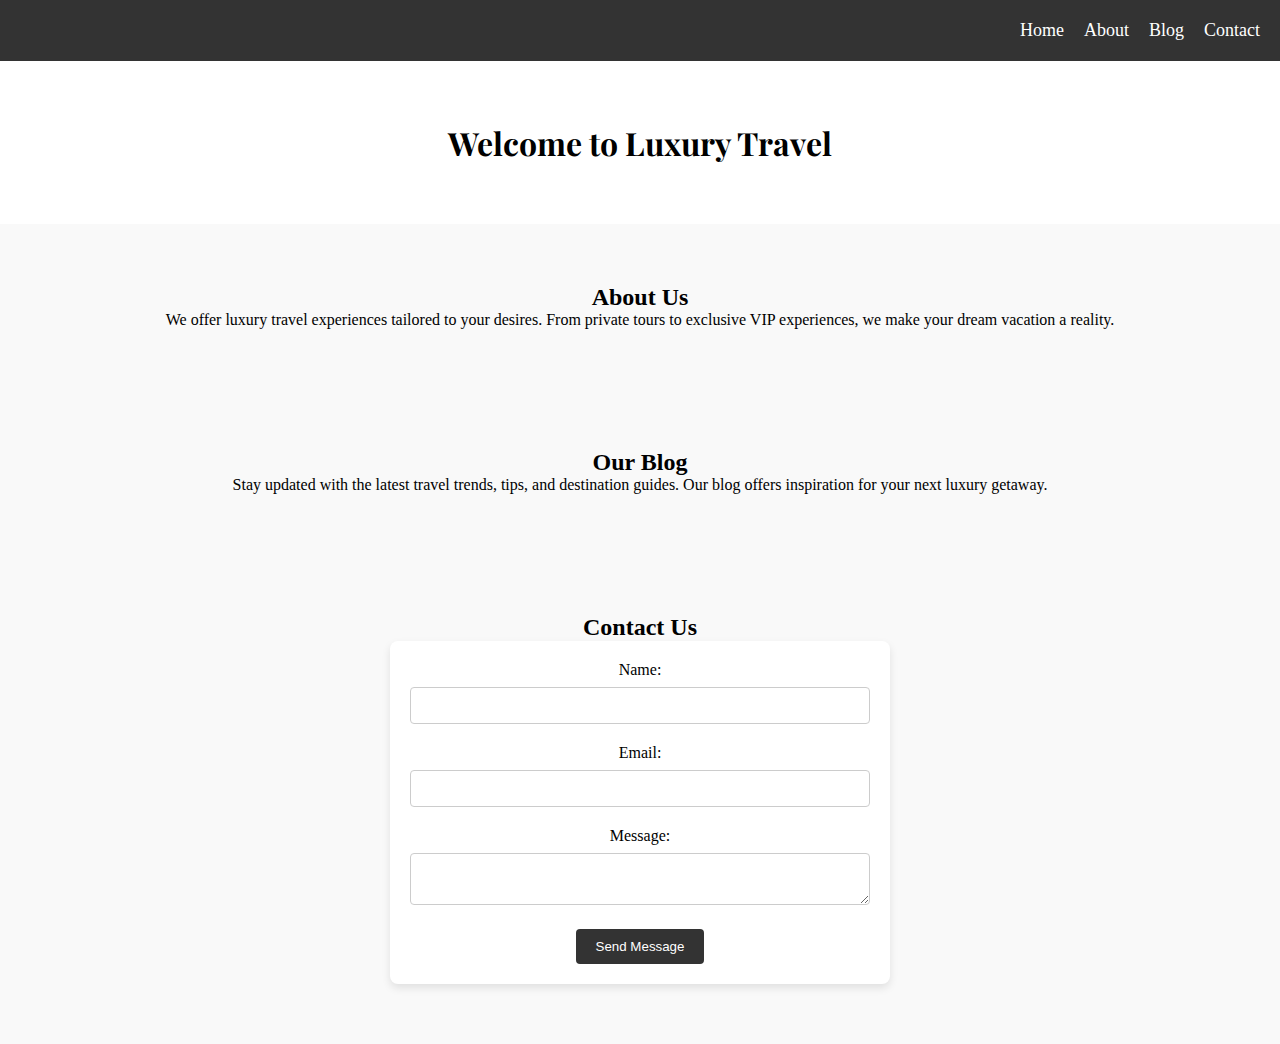
==== index.html @ 46494871 "fonts" ====
<!DOCTYPE html>
<html lang="en">
<head>
    <meta charset="UTF-8">
    <meta name="viewport" content="width=device-width, initial-scale=1.0">
    <title>Luxury Travel | Home</title>
    <link rel="stylesheet" href="styles.css">
    <link rel="preconnect" href="https://fonts.googleapis.com">
    <link rel="preconnect" href="https://fonts.gstatic.com" crossorigin>
    <link href="https://fonts.googleapis.com/css2?family=Playfair+Display:ital,wght@0,400..900;1,400..900&display=swap" rel="stylesheet">
    <style>
        #home {
            font-family: "Playfair Display", serif;
        }
    </style>
</head>
<body>

    <!-- Banner -->
    <header>
        <div class="logo"></div>
        <nav>
            <ul>
                <li><a href="index.html">Home</a></li>
                <li><a href="about.html">About</a></li>
                <li><a href="blog.html">Blog</a></li>
                <li><a href="contact.html">Contact</a></li>
            </ul>
        </nav>
    </header>

    <section id="home">
        <div class="welcome-message">
            <h1>Welcome to Luxury Travel</h1>
            <p id="dynamic-message"></p>
        </div>
    </section>

    <!-- About Section -->
    <section id="about">
        <h2>About Us</h2>
        <p>We offer luxury travel experiences tailored to your desires. From private tours to exclusive VIP experiences, we make your dream vacation a reality.</p>
    </section>

    <!-- Blog Section -->
    <section id="blog">
        <h2>Our Blog</h2>
        <p>Stay updated with the latest travel trends, tips, and destination guides. Our blog offers inspiration for your next luxury getaway.</p>
    </section>

    <!-- Contact Section -->
    <section id="contact">
        <h2>Contact Us</h2>
        <form id="contact-form">
            <label for="name">Name:</label>
            <input type="text" id="name" name="name" required>
            <label for="email">Email:</label>
            <input type="email" id="email" name="email" required>
            <label for="message">Message:</label>
            <textarea id="message" name="message" required></textarea>
            <button type="submit">Send Message</button>
        </form>
    </section>

    <script src="script.js"></script>
</body>
</html>
---- styles.css ----
/* Basic Reset */
* {
    margin: 0;
    padding: 0;
    box-sizing: border-box;
}

/* Banner Styles */
header {
    display: flex;
    justify-content: space-between;
    align-items: center;
    padding: 20px;
    background-color: #333;
    color: white;
}

.logo {
    font-size: 24px;
    font-weight: bold;
}

nav ul {
    display: flex;
    list-style: none;
}

nav ul li {
    margin-left: 20px;
}

nav ul li a {
    color: white;
    text-decoration: none;
    font-size: 18px;
}

nav ul li a:hover {
    text-decoration: underline;
}

/* Section Styles */
section {
    padding: 60px 20px;
    text-align: center;
}

#welcome {
    margin: 20px 0;
}

.sections {
    display: flex;
    justify-content: space-around;
    margin-top: 40px;
}

.section {
    padding: 20px;
    width: 30%;
    background-color: #f0f0f0;
    border-radius: 8px;
    transition: background-color 0.3s ease;
    cursor: pointer;
}

.section:hover {
    background-color: #ddd;
}

#about, #blog, #contact {
    background-color: #f9f9f9;
}

/* Contact Form Styles */
form {
    max-width: 500px;
    margin: 0 auto;
    background-color: white;
    padding: 20px;
    border-radius: 8px;
    box-shadow: 0px 4px 8px rgba(0, 0, 0, 0.1);
}

form label {
    display: block;
    margin-bottom: 8px;
}

form input, form textarea {
    width: 100%;
    padding: 10px;
    margin-bottom: 20px;
    border-radius: 4px;
    border: 1px solid #ccc;
}

form button {
    padding: 10px 20px;
    background-color: #333;
    color: white;
    border: none;
    border-radius: 4px;
    cursor: pointer;
}

form button:hover {
    background-color: #555;
}
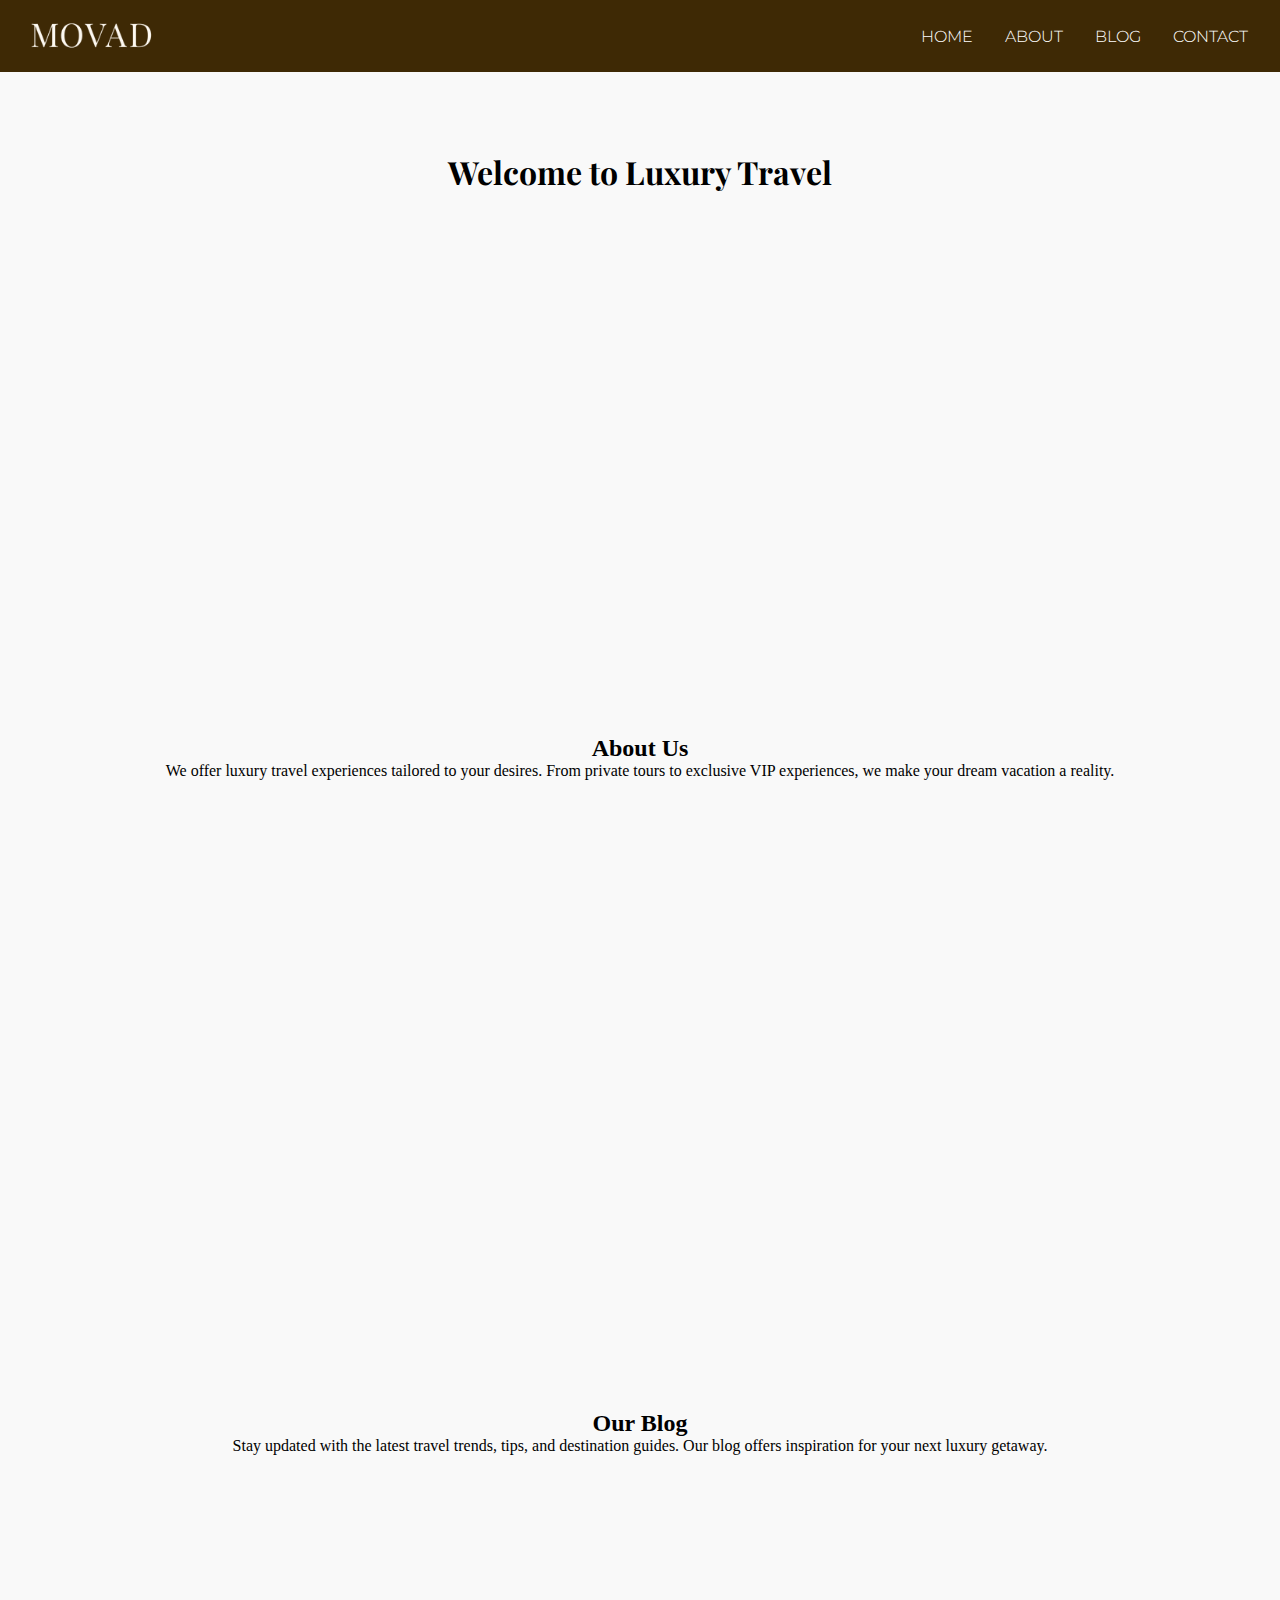
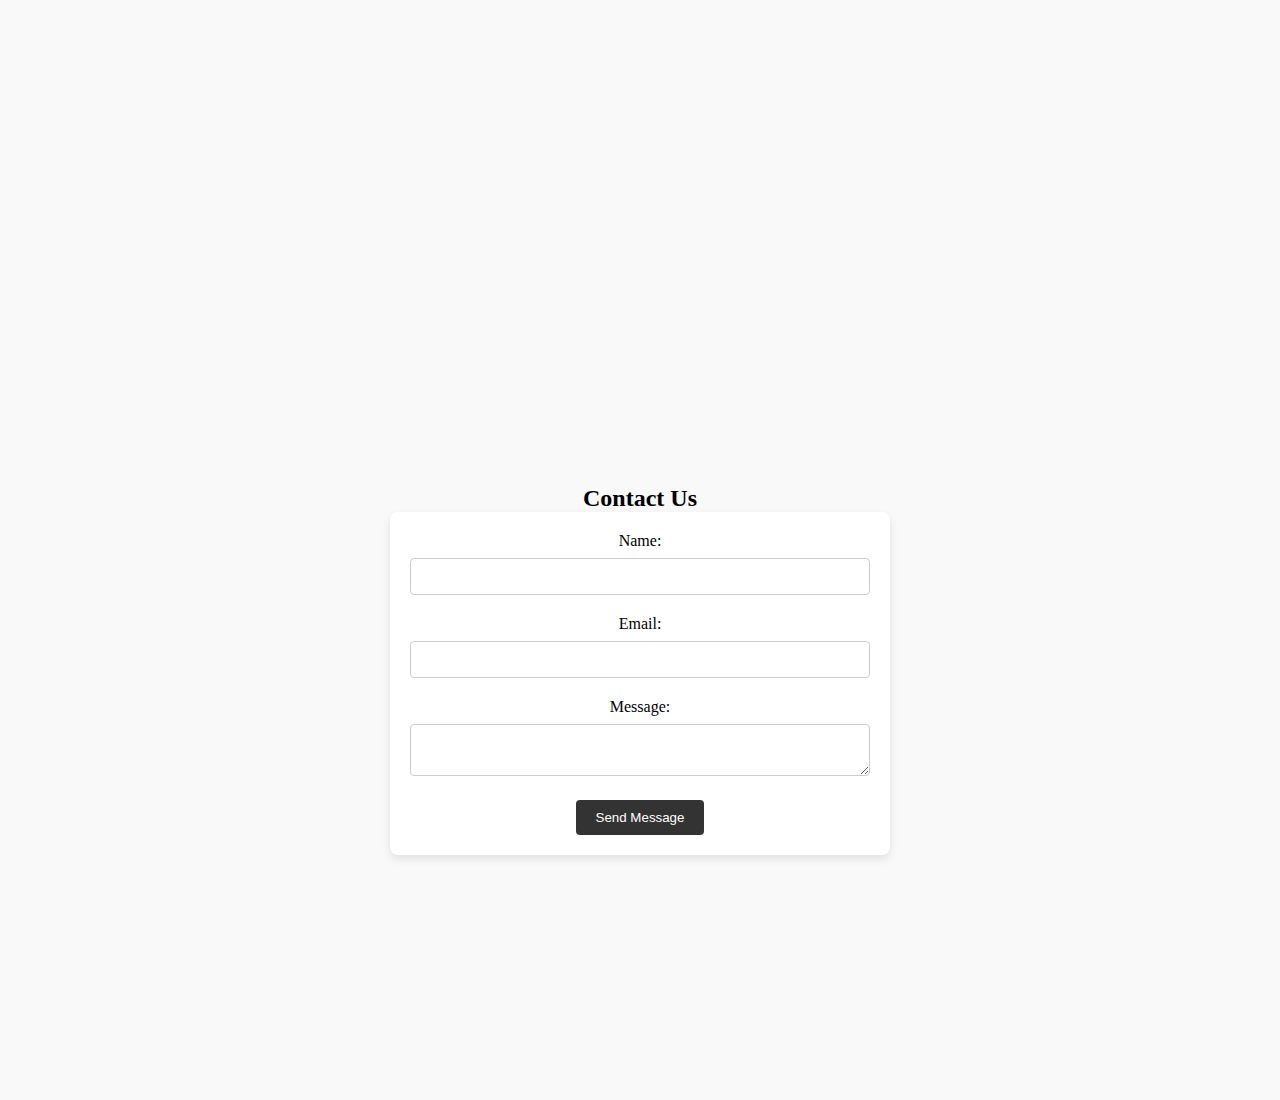
==== commit 995e1ea3: "morning updates" ====
--- a/index.html
+++ b/index.html
@@ -8,6 +8,9 @@
     <link rel="preconnect" href="https://fonts.googleapis.com">
     <link rel="preconnect" href="https://fonts.gstatic.com" crossorigin>
     <link href="https://fonts.googleapis.com/css2?family=Playfair+Display:ital,wght@0,400..900;1,400..900&display=swap" rel="stylesheet">
+    <link rel="preconnect" href="https://fonts.googleapis.com">
+    <link rel="preconnect" href="https://fonts.gstatic.com" crossorigin>
+    <link href="https://fonts.googleapis.com/css2?family=Montserrat:ital,wght@0,100..900;1,100..900&family=Playfair+Display:ital,wght@0,400..900;1,400..900&display=swap" rel="stylesheet">
     <style>
         #home {
             font-family: "Playfair Display", serif;
@@ -18,13 +21,13 @@
 
     <!-- Banner -->
     <header>
-        <div class="logo"></div>
         <nav>
+            <a href="index.html" class="logo"><img src="movad-logo-main.png" width="165" height="70"></a>
             <ul>
-                <li><a href="index.html">Home</a></li>
-                <li><a href="about.html">About</a></li>
-                <li><a href="blog.html">Blog</a></li>
-                <li><a href="contact.html">Contact</a></li>
+                <li><a href="index.html">HOME</a></li>
+                <li><a href="about.html">ABOUT</a></li>
+                <li><a href="blog.html">BLOG</a></li>
+                <li><a href="contact.html">CONTACT</a></li>
             </ul>
         </nav>
     </header>
--- a/styles.css
+++ b/styles.css
@@ -7,32 +7,44 @@
 
 /* Banner Styles */
 header {
-    display: flex;
-    justify-content: space-between;
-    align-items: center;
-    padding: 20px;
-    background-color: #333;
-    color: white;
+    background-color: #3E2905;
+    color: #FFFBF4;
+    padding: 1rem 0;
+    position: fixed;
+    width: 100%;
+    top: 0;
+    z-index: 1000;
 }
 
-.logo {
-    font-size: 24px;
-    font-weight: bold;
+nav {
+    display: flex;
+    align-items: center;
+    justify-content: space-between;
+    height: 40px;
+}
+
+nav a.logo img {
+    padding: 5px 0px 5px 20px;
+
 }
 
 nav ul {
+    list-style: none;
+    margin: 0;
+    padding: 0;
     display: flex;
-    list-style: none;
+    justify-content: flex-end;
+    font-family: 'Montserrat', serif;
+    font-weight: 300;
 }
 
 nav ul li {
-    margin-left: 20px;
+    margin-right: 2rem;
 }
 
 nav ul li a {
     color: white;
     text-decoration: none;
-    font-size: 18px;
 }
 
 nav ul li a:hover {
@@ -45,8 +57,8 @@
     text-align: center;
 }
 
-#welcome {
-    margin: 20px 0;
+#home {
+    padding: 150px 0px;
 }
 
 .sections {
@@ -68,7 +80,8 @@
     background-color: #ddd;
 }
 
-#about, #blog, #contact {
+#home, #about, #blog, #contact {
+    height: 75vh;
     background-color: #f9f9f9;
 }
 
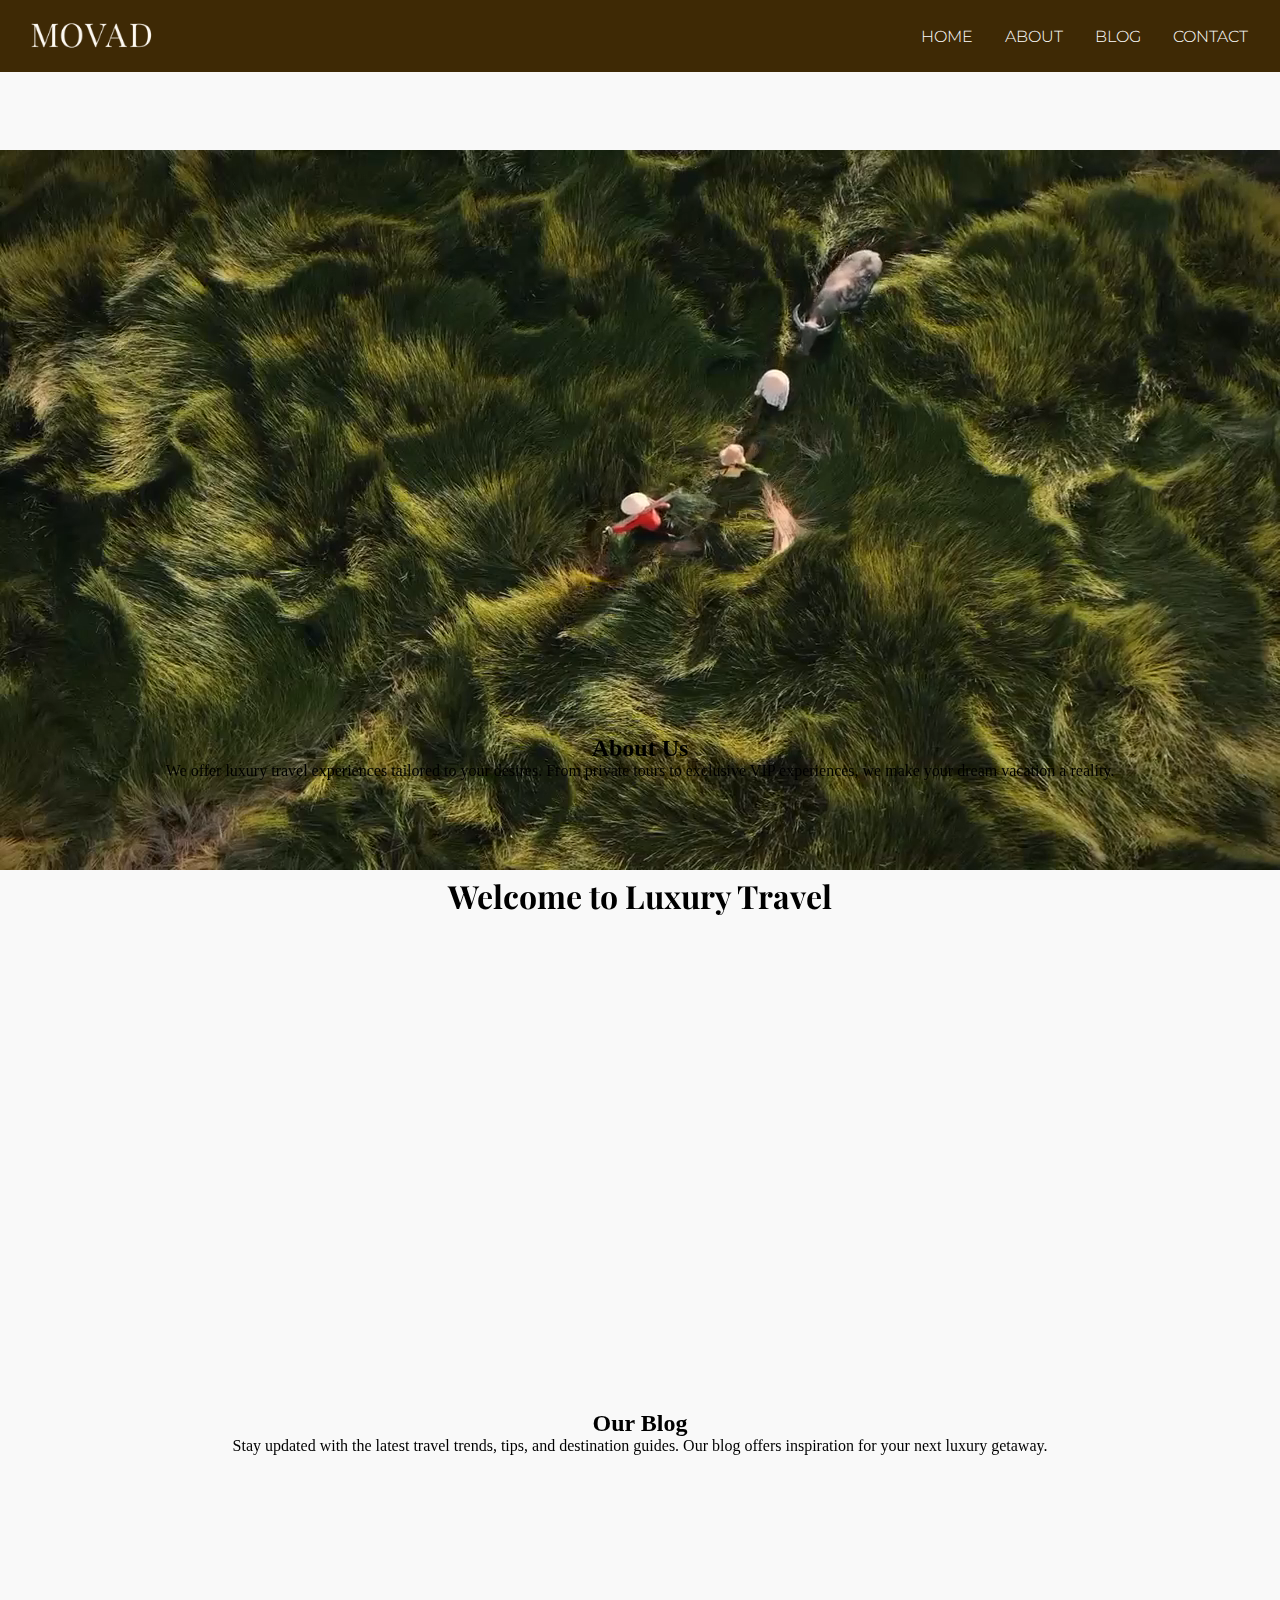
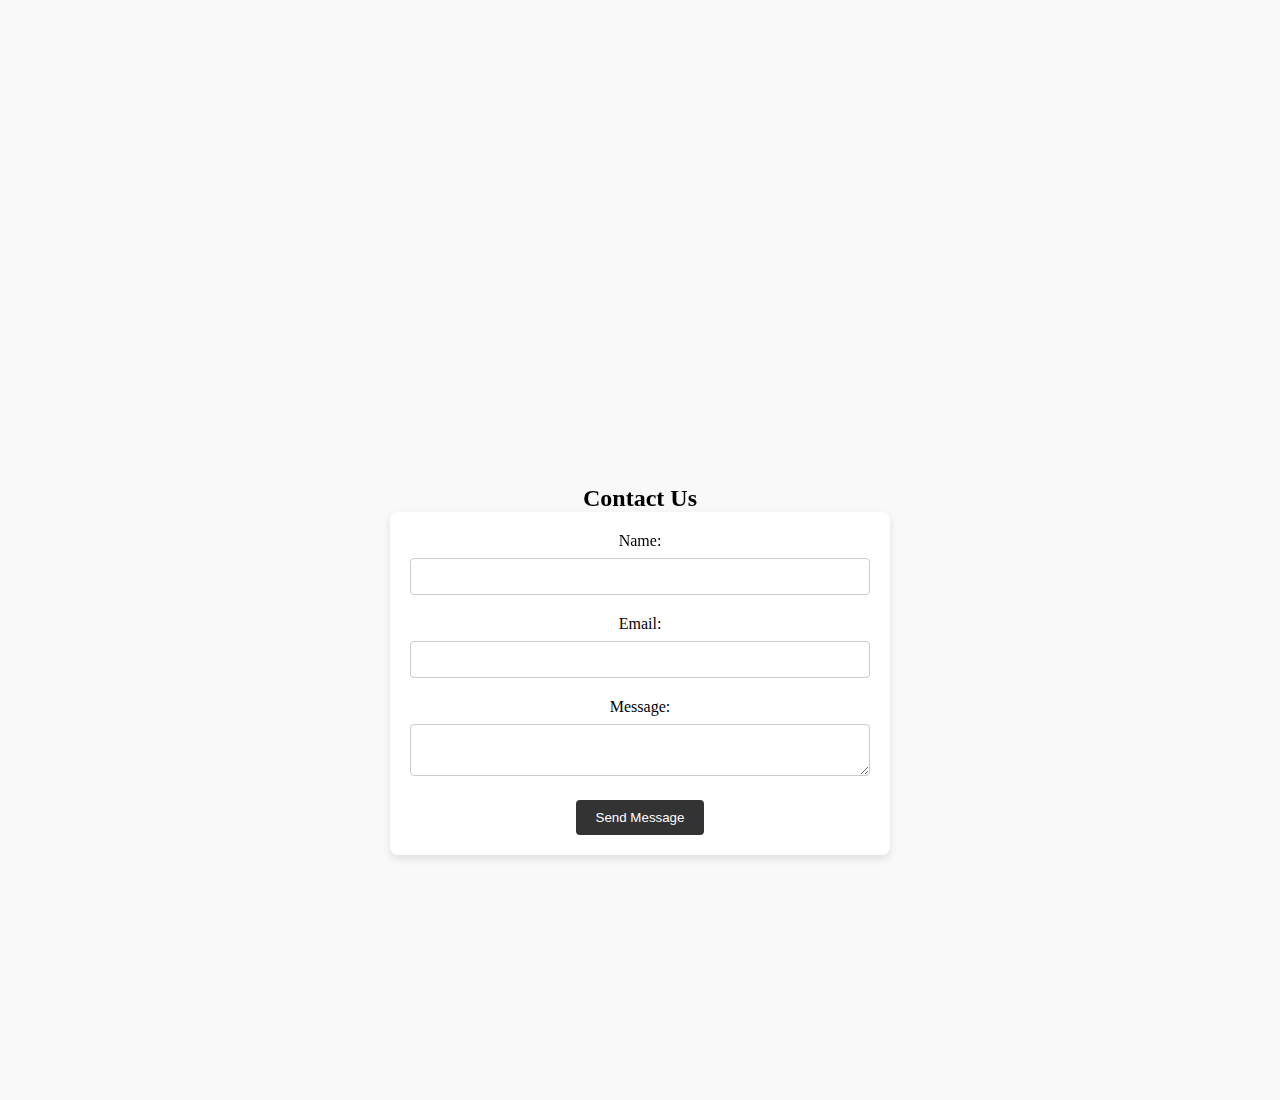
==== commit 16c3776c: "vid" ====
--- a/index.html
+++ b/index.html
@@ -1,5 +1,6 @@
 <!DOCTYPE html>
 <html lang="en">
+
 <head>
     <meta charset="UTF-8">
     <meta name="viewport" content="width=device-width, initial-scale=1.0">
@@ -7,16 +8,20 @@
     <link rel="stylesheet" href="styles.css">
     <link rel="preconnect" href="https://fonts.googleapis.com">
     <link rel="preconnect" href="https://fonts.gstatic.com" crossorigin>
-    <link href="https://fonts.googleapis.com/css2?family=Playfair+Display:ital,wght@0,400..900;1,400..900&display=swap" rel="stylesheet">
+    <link href="https://fonts.googleapis.com/css2?family=Playfair+Display:ital,wght@0,400..900;1,400..900&display=swap"
+        rel="stylesheet">
     <link rel="preconnect" href="https://fonts.googleapis.com">
     <link rel="preconnect" href="https://fonts.gstatic.com" crossorigin>
-    <link href="https://fonts.googleapis.com/css2?family=Montserrat:ital,wght@0,100..900;1,100..900&family=Playfair+Display:ital,wght@0,400..900;1,400..900&display=swap" rel="stylesheet">
+    <link
+        href="https://fonts.googleapis.com/css2?family=Montserrat:ital,wght@0,100..900;1,100..900&family=Playfair+Display:ital,wght@0,400..900;1,400..900&display=swap"
+        rel="stylesheet">
     <style>
         #home {
             font-family: "Playfair Display", serif;
         }
     </style>
 </head>
+
 <body>
 
     <!-- Banner -->
@@ -33,6 +38,11 @@
     </header>
 
     <section id="home">
+        <div class="container">
+            <video autoplay loop muted plays-inline class="background-clip">
+                <source src="movad-home-vid.mp4" type="video/mp4">
+            </video>
+        </div>
         <div class="welcome-message">
             <h1>Welcome to Luxury Travel</h1>
             <p id="dynamic-message"></p>
@@ -42,13 +52,15 @@
     <!-- About Section -->
     <section id="about">
         <h2>About Us</h2>
-        <p>We offer luxury travel experiences tailored to your desires. From private tours to exclusive VIP experiences, we make your dream vacation a reality.</p>
+        <p>We offer luxury travel experiences tailored to your desires. From private tours to exclusive VIP experiences,
+            we make your dream vacation a reality.</p>
     </section>
 
     <!-- Blog Section -->
     <section id="blog">
         <h2>Our Blog</h2>
-        <p>Stay updated with the latest travel trends, tips, and destination guides. Our blog offers inspiration for your next luxury getaway.</p>
+        <p>Stay updated with the latest travel trends, tips, and destination guides. Our blog offers inspiration for
+            your next luxury getaway.</p>
     </section>
 
     <!-- Contact Section -->
@@ -67,4 +79,5 @@
 
     <script src="script.js"></script>
 </body>
-</html>
+
+</html>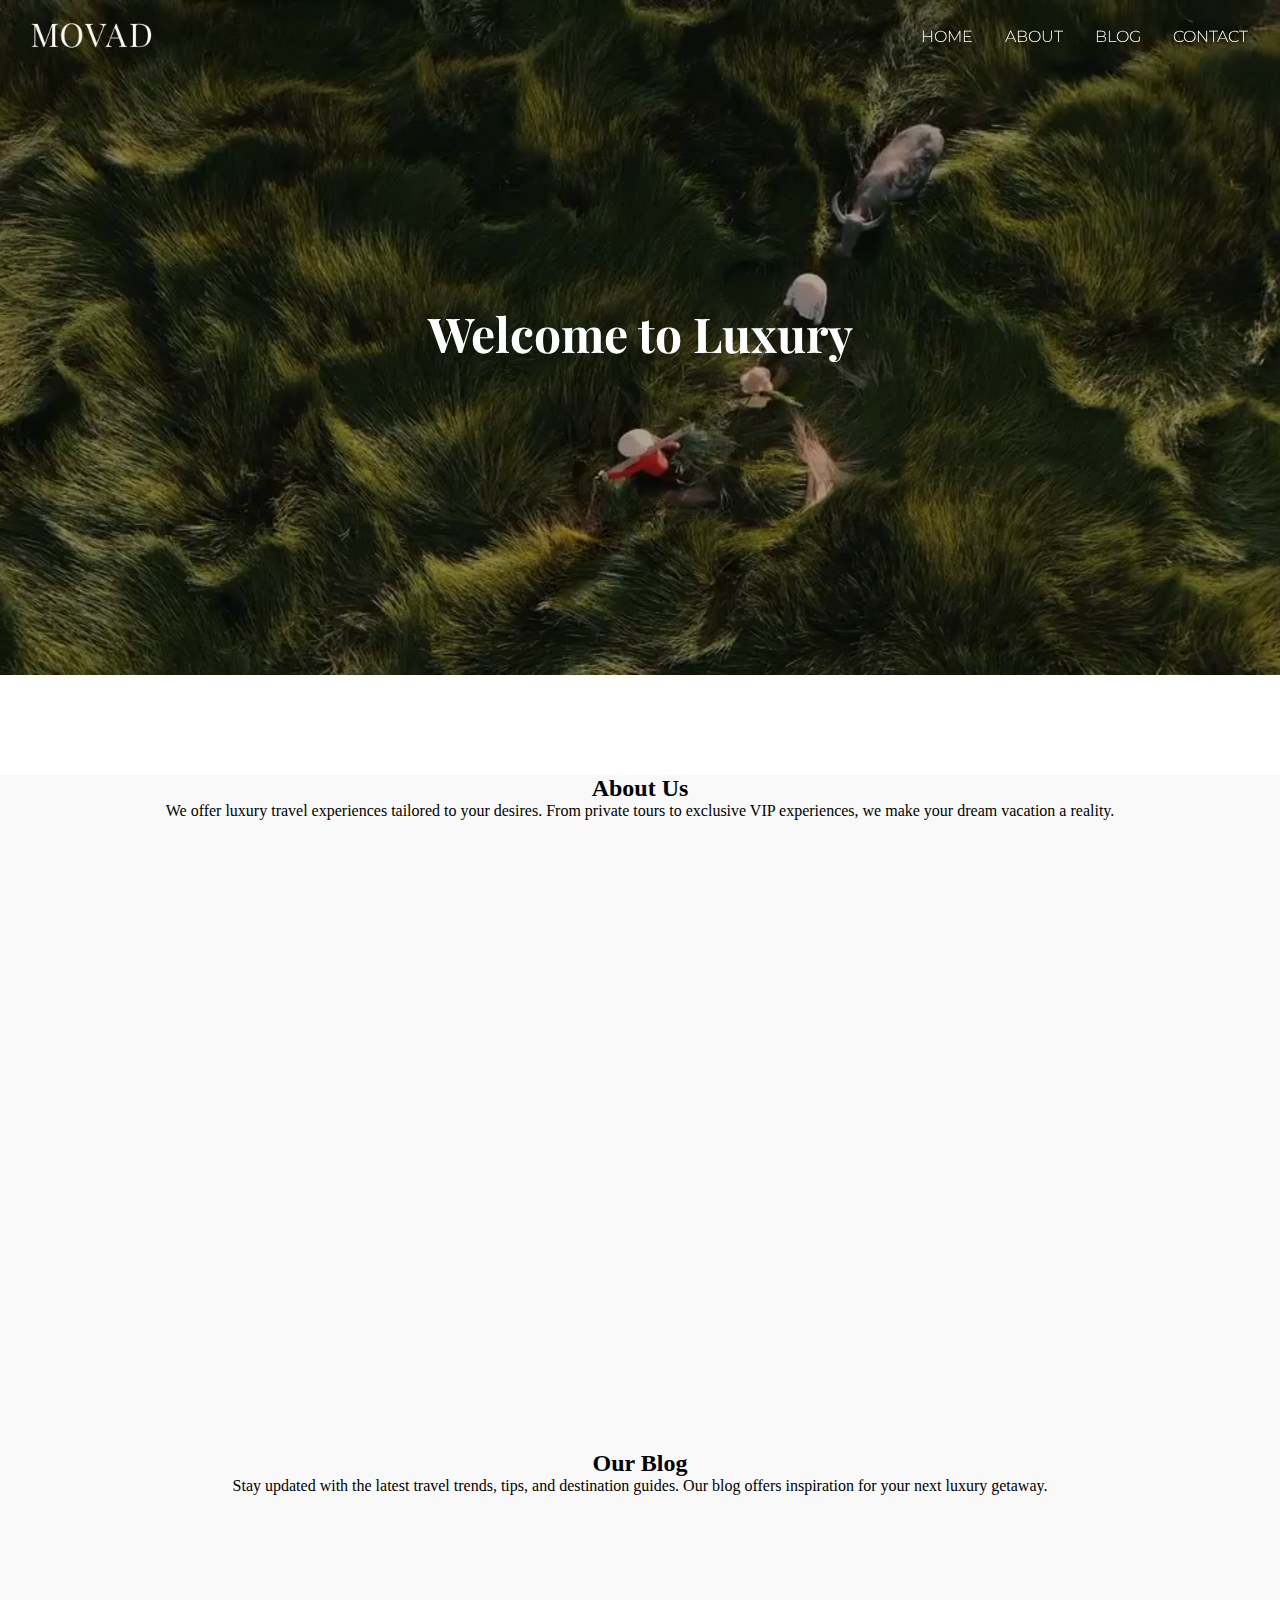
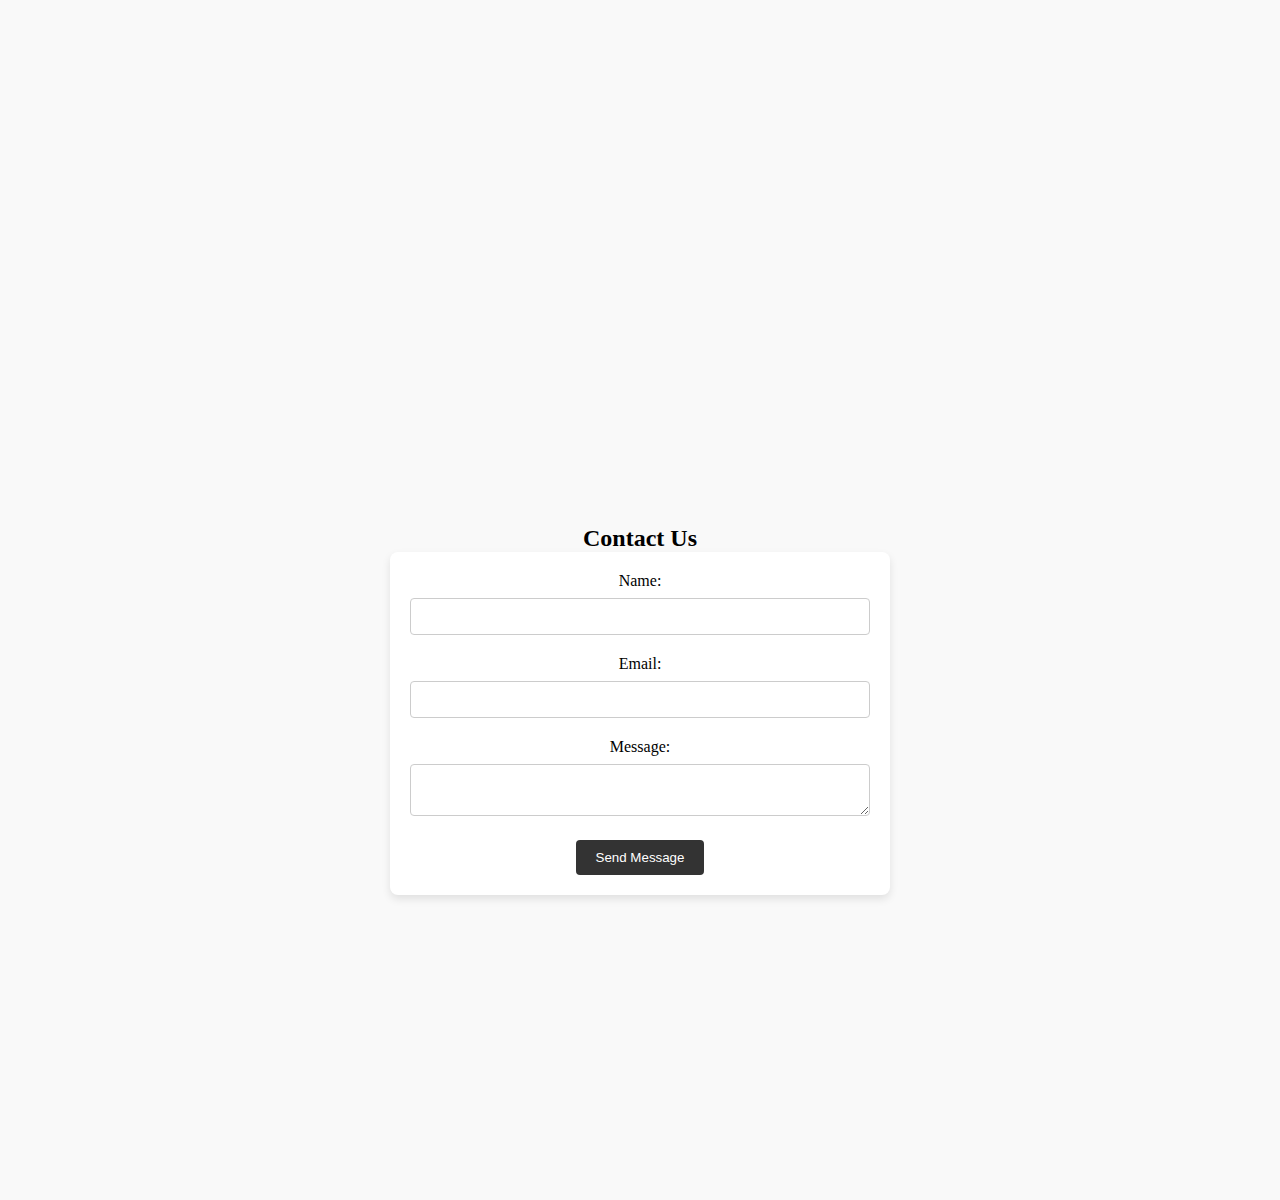
==== commit c299cb55: "top of home page" ====
--- a/index.html
+++ b/index.html
@@ -16,8 +16,61 @@
         href="https://fonts.googleapis.com/css2?family=Montserrat:ital,wght@0,100..900;1,100..900&family=Playfair+Display:ital,wght@0,400..900;1,400..900&display=swap"
         rel="stylesheet">
     <style>
+        header {
+            background-color: transparent;
+        }
+
+        .header-colored {
+            background-color: #dc2525; /* Change this to your desired color */
+        }
+
         #home {
             font-family: "Playfair Display", serif;
+            background: 'movad-home-vid.mp4';
+            background-attachment: fixed;
+            position: relative;
+            overflow: hidden;
+            margin-bottom: 100px;
+            background-color: #FFFBF4;
+        }
+
+        .background-clip {
+            z-index: -1;
+            height: 100vh;
+            width: 100%;
+            object-fit: cover;
+            top: 0;
+            left: 0;
+        }
+
+        .overlay {
+            position: absolute;
+            top: 0;
+            left: 0;
+            height: 100%;
+            width: 100%;
+            background-color: rgba(0, 0, 0, 0.33);
+            z-index: 0;
+        }
+
+        .welcome-message {
+            position: absolute;
+            top: 50%;
+            left: 50%;
+            transform: translate(-50%, -50%);
+            text-align: center;
+            color: white;
+            z-index: 1;
+        }
+
+        .welcome-message h1 {
+            font-size: 3em;
+            margin: 0;
+        }
+
+        .welcome-message p {
+            font-size: 1.5em;
+            margin: 10px 0 0;
         }
     </style>
 </head>
@@ -43,27 +96,25 @@
                 <source src="movad-home-vid.mp4" type="video/mp4">
             </video>
         </div>
+        <div class="overlay"></div>
         <div class="welcome-message">
-            <h1>Welcome to Luxury Travel</h1>
+            <h1>Welcome to Luxury</h1>
             <p id="dynamic-message"></p>
         </div>
     </section>
 
-    <!-- About Section -->
     <section id="about">
         <h2>About Us</h2>
         <p>We offer luxury travel experiences tailored to your desires. From private tours to exclusive VIP experiences,
             we make your dream vacation a reality.</p>
     </section>
 
-    <!-- Blog Section -->
     <section id="blog">
         <h2>Our Blog</h2>
         <p>Stay updated with the latest travel trends, tips, and destination guides. Our blog offers inspiration for
             your next luxury getaway.</p>
     </section>
 
-    <!-- Contact Section -->
     <section id="contact">
         <h2>Contact Us</h2>
         <form id="contact-form">
@@ -77,7 +128,20 @@
         </form>
     </section>
 
-    <script src="script.js"></script>
+    <script src="script.js">
+        window.addEventListener('scroll', function() {
+    const header = document.querySelector('header');
+    const scrollPosition = window.scrollY;
+
+    // You can adjust this value based on when you want the header to change color
+    if (scrollPosition > 1000) {
+        header.classList.add('header-colored');
+    } else {
+        header.classList.remove('header-colored');
+    }
+});
+
+    </script>
 </body>
 
 </html>--- a/styles.css
+++ b/styles.css
@@ -7,7 +7,6 @@
 
 /* Banner Styles */
 header {
-    background-color: #3E2905;
     color: #FFFBF4;
     padding: 1rem 0;
     position: fixed;
@@ -53,12 +52,7 @@
 
 /* Section Styles */
 section {
-    padding: 60px 20px;
     text-align: center;
-}
-
-#home {
-    padding: 150px 0px;
 }
 
 .sections {
@@ -68,9 +62,7 @@
 }
 
 .section {
-    padding: 20px;
-    width: 30%;
-    background-color: #f0f0f0;
+    background-color: #FFFBF4;
     border-radius: 8px;
     transition: background-color 0.3s ease;
     cursor: pointer;
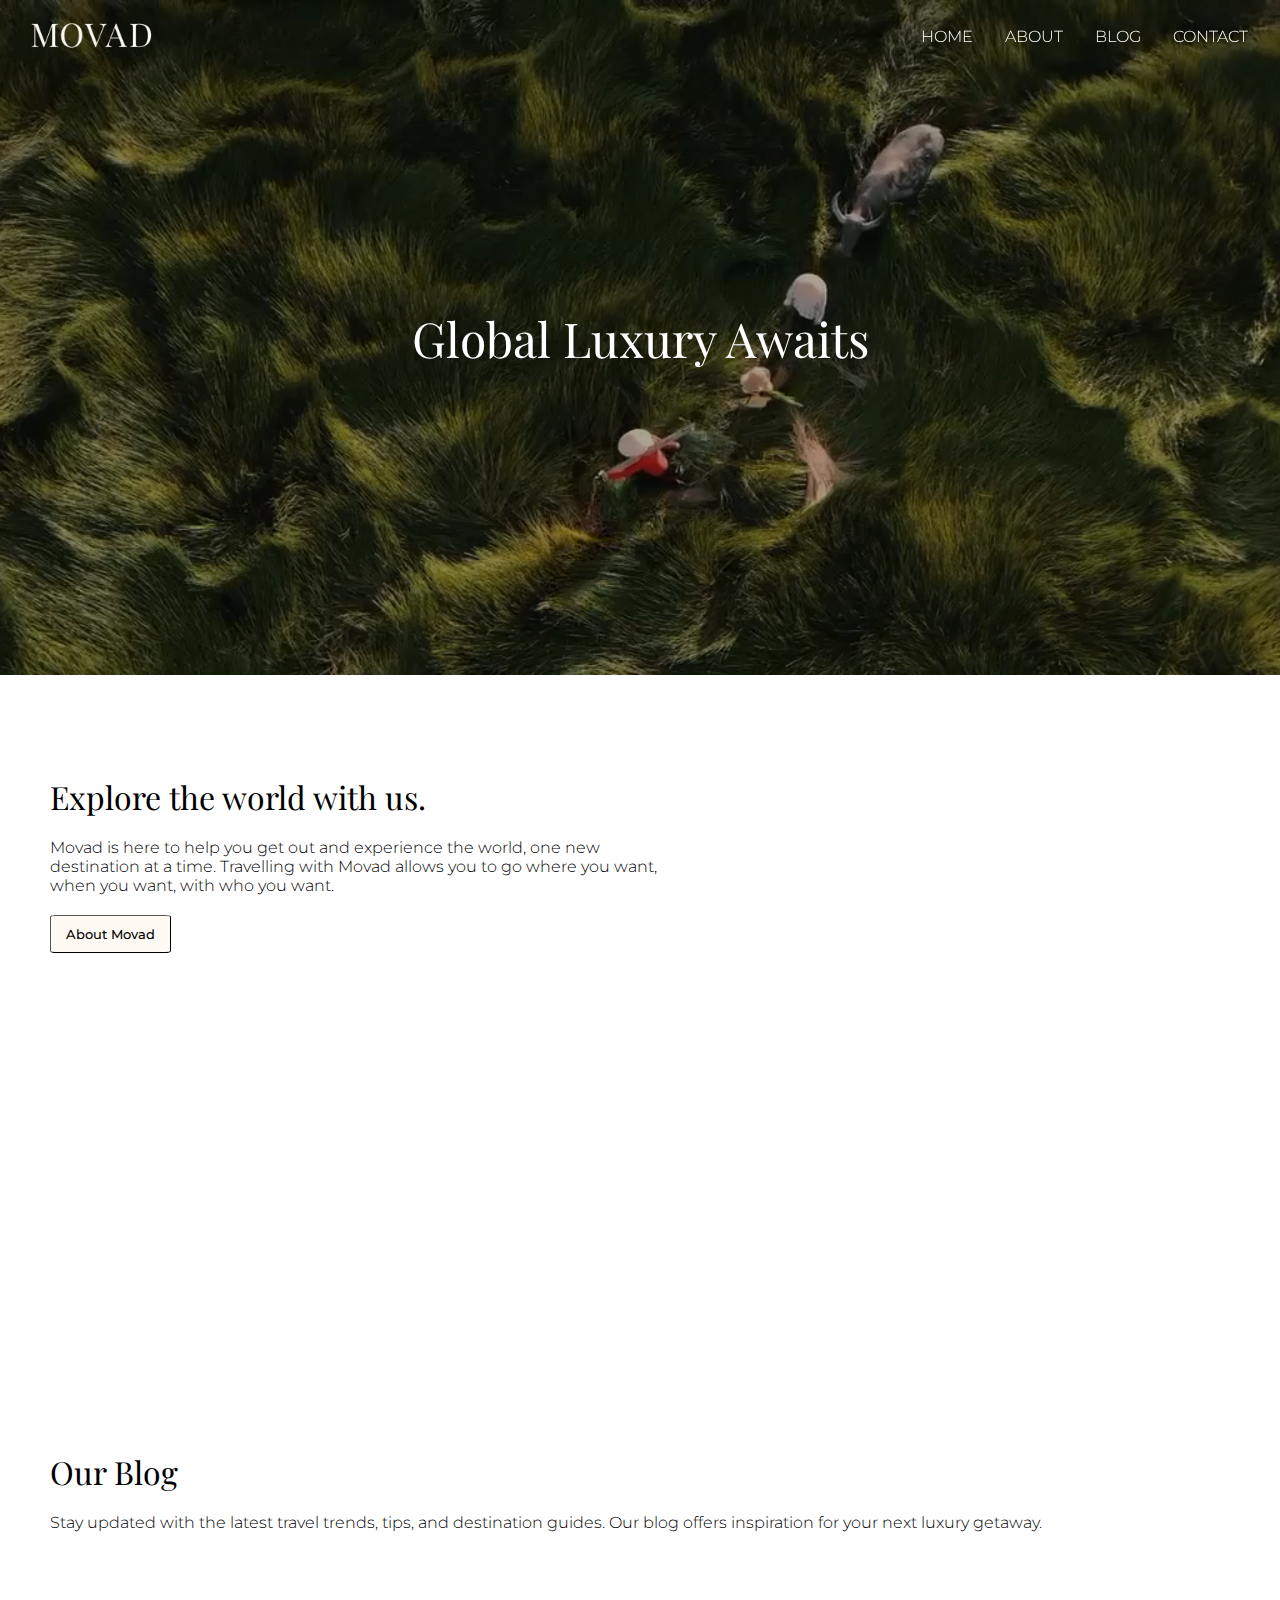
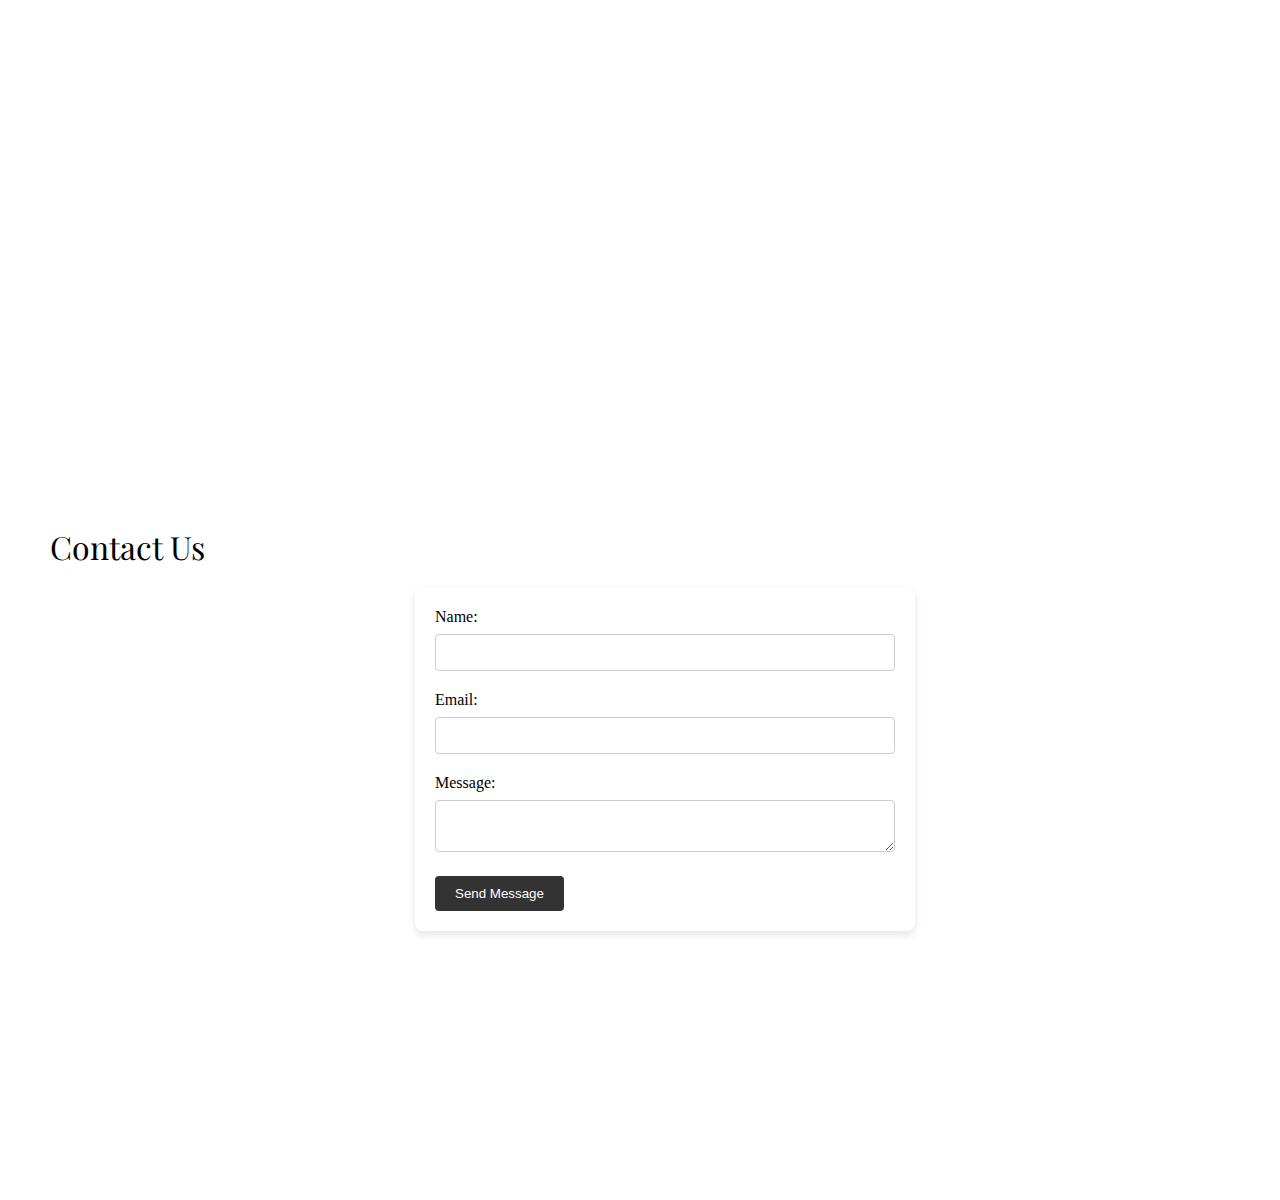
==== commit 2da605c6: "home pg updates" ====
--- a/index.html
+++ b/index.html
@@ -65,12 +65,48 @@
 
         .welcome-message h1 {
             font-size: 3em;
+            font-weight: 300;
             margin: 0;
         }
 
         .welcome-message p {
             font-size: 1.5em;
             margin: 10px 0 0;
+        }
+
+        #about {
+            margin-left: 50px;
+            width: 50%;
+        }
+
+        #blog {
+            margin-left: 50px;
+        }
+
+        #contact {
+            margin-left: 50px;
+        }
+
+        h2 {
+            font-family: 'Playfair Display', serif;
+            font-weight: 200;
+            font-size: 2rem;
+            padding-bottom: 20px;
+        }
+
+        #about, #blog, #contact p {
+            font-family: 'Montserrat', serif;
+            font-weight: 300;
+        }
+
+        .about-button {
+            margin-top: 20px;
+            padding: 10px 15px;
+            border-radius: 5%;
+            border-width: 1px;
+            font-family: 'Montserrat', serif;
+            font-weight: 500;
+            background-color: #FFFBF4;
         }
     </style>
 </head>
@@ -98,15 +134,14 @@
         </div>
         <div class="overlay"></div>
         <div class="welcome-message">
-            <h1>Welcome to Luxury</h1>
-            <p id="dynamic-message"></p>
+            <h1>Global Luxury Awaits</h1>
         </div>
     </section>
 
     <section id="about">
-        <h2>About Us</h2>
-        <p>We offer luxury travel experiences tailored to your desires. From private tours to exclusive VIP experiences,
-            we make your dream vacation a reality.</p>
+        <h2>Explore the world with us.</h2>
+        <p>Movad is here to help you get out and experience the world, one new destination at a time. Travelling with Movad allows you to go where you want, when you want, with who you want.</p>
+        <button class="about-button">About Movad</button>
     </section>
 
     <section id="blog">
@@ -129,15 +164,14 @@
     </section>
 
     <script src="script.js">
-        window.addEventListener('scroll', function() {
-    const header = document.querySelector('header');
-    const scrollPosition = window.scrollY;
+    window.addEventListener('scroll', function() {
+        const header = document.querySelector('header');
+        const scrollPosition = window.scrollY;
 
-    // You can adjust this value based on when you want the header to change color
-    if (scrollPosition > 1000) {
-        header.classList.add('header-colored');
-    } else {
-        header.classList.remove('header-colored');
+        if (scrollPosition > 1000) {
+            header.classList.add('header-colored');
+        } else {
+            header.classList.remove('header-colored');
     }
 });
 
--- a/styles.css
+++ b/styles.css
@@ -50,31 +50,8 @@
     text-decoration: underline;
 }
 
-/* Section Styles */
-section {
-    text-align: center;
-}
-
-.sections {
-    display: flex;
-    justify-content: space-around;
-    margin-top: 40px;
-}
-
-.section {
-    background-color: #FFFBF4;
-    border-radius: 8px;
-    transition: background-color 0.3s ease;
-    cursor: pointer;
-}
-
-.section:hover {
-    background-color: #ddd;
-}
-
 #home, #about, #blog, #contact {
     height: 75vh;
-    background-color: #f9f9f9;
 }
 
 /* Contact Form Styles */
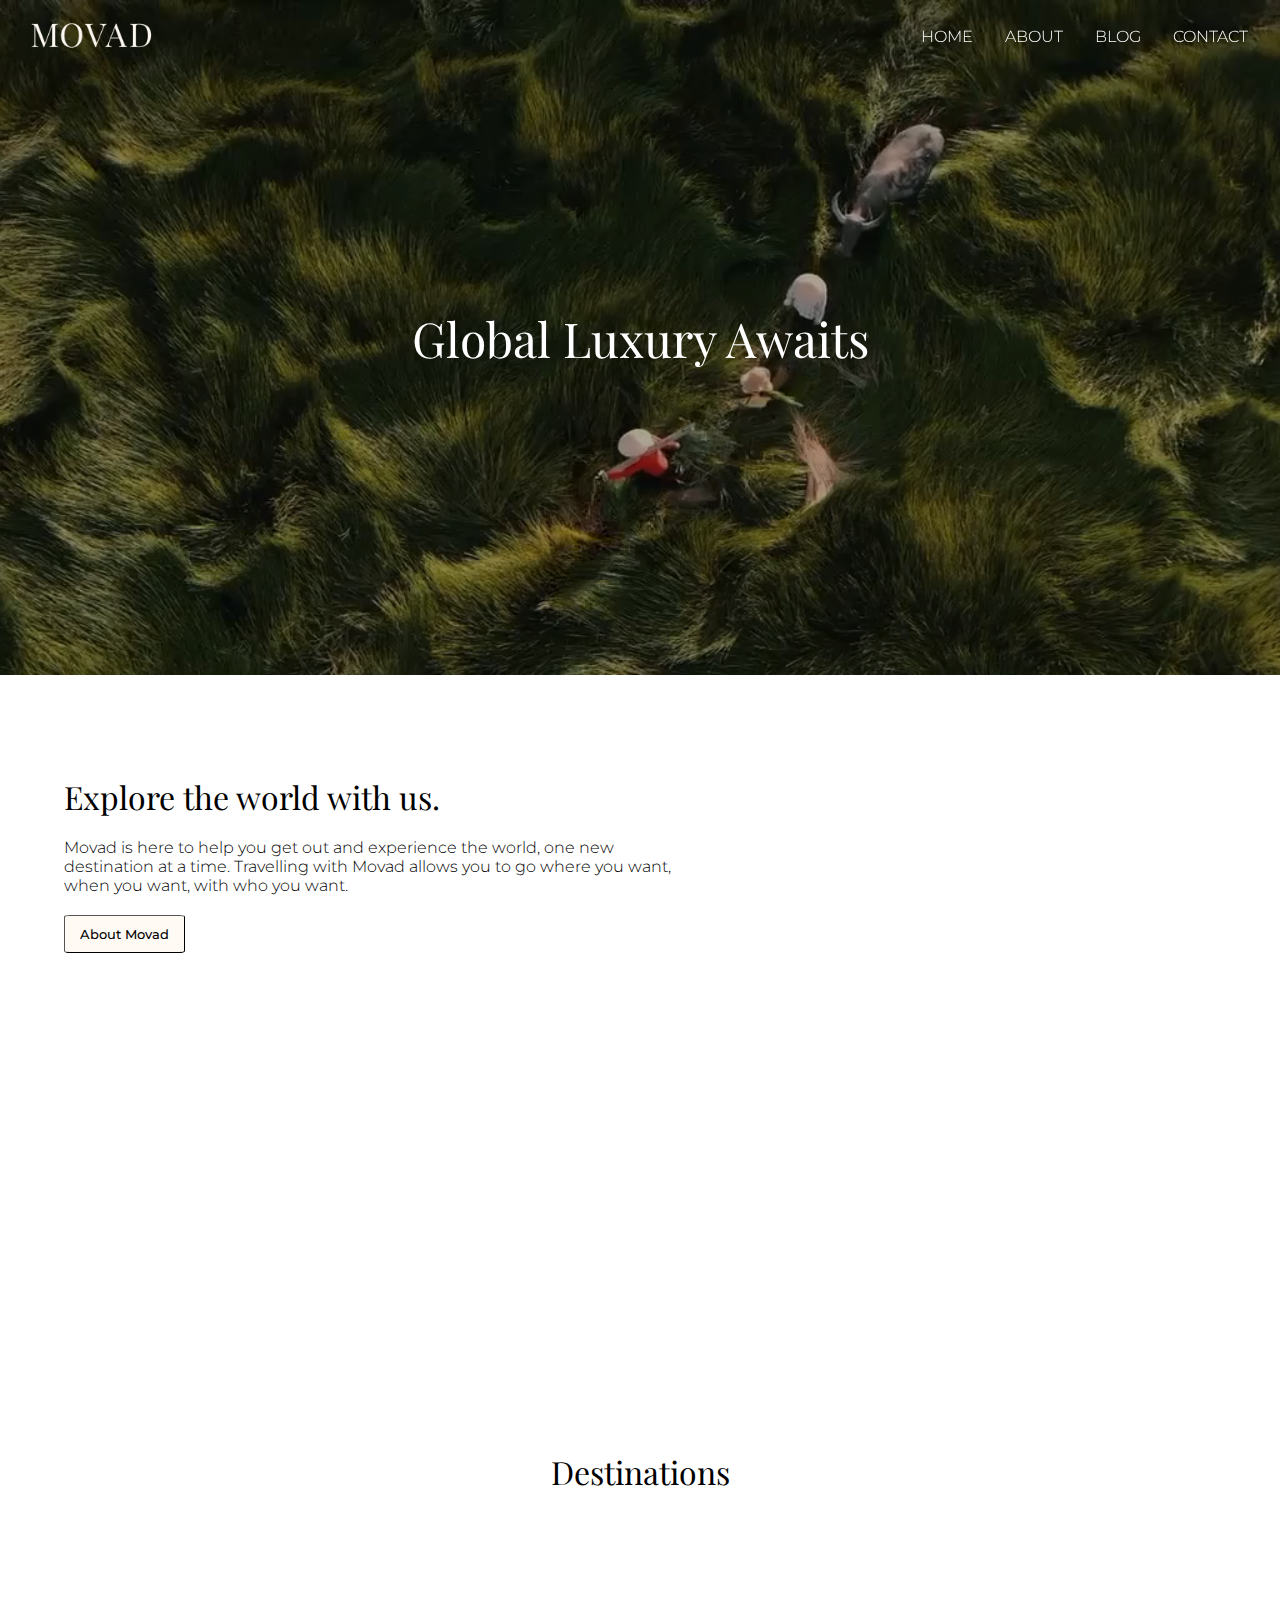
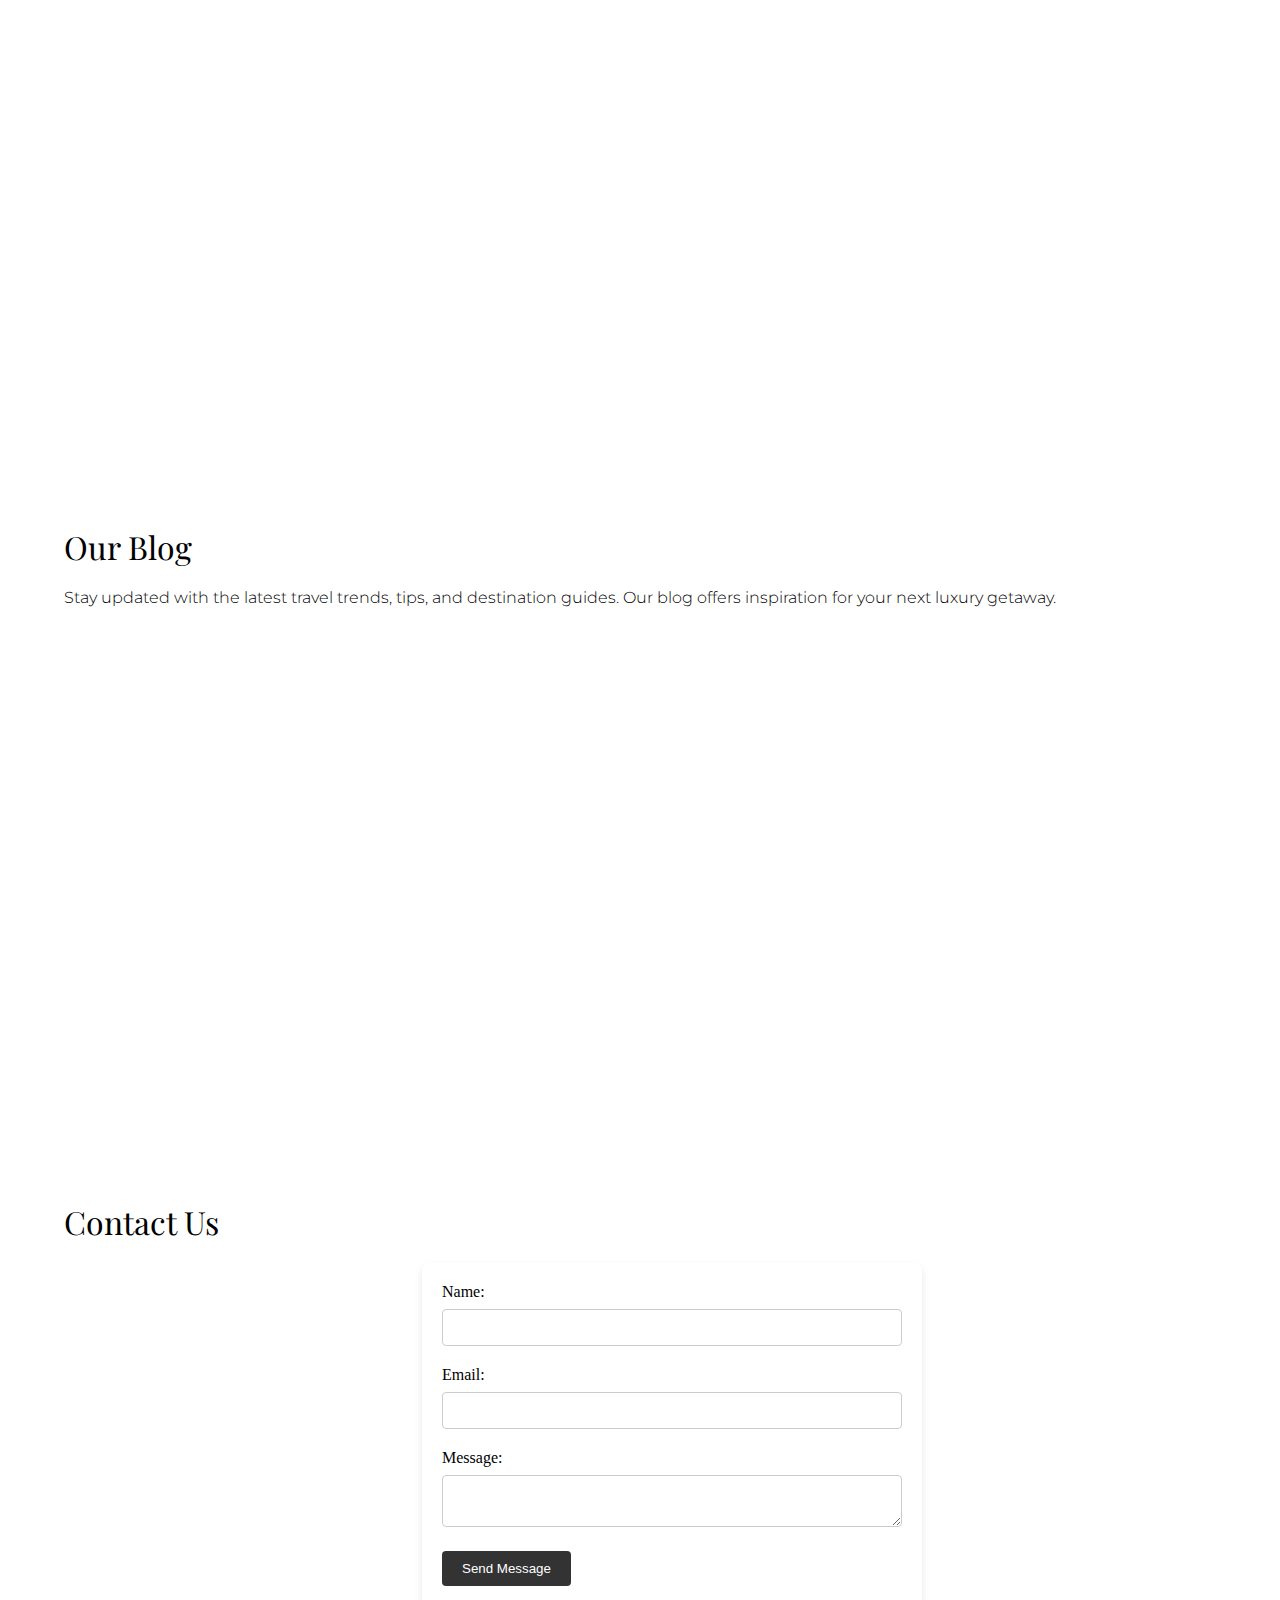
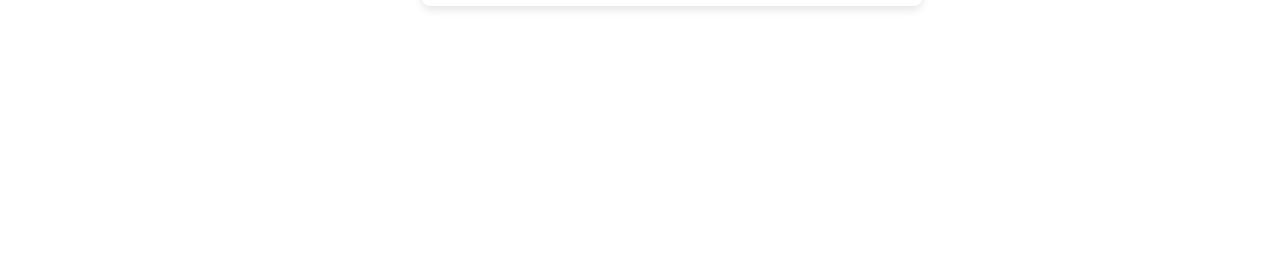
==== commit 96cfeb36: "eod update" ====
--- a/index.html
+++ b/index.html
@@ -75,16 +75,21 @@
         }
 
         #about {
-            margin-left: 50px;
+            margin-left: 5%;
             width: 50%;
         }
 
         #blog {
-            margin-left: 50px;
+            margin-left: 5%;
         }
 
         #contact {
-            margin-left: 50px;
+            margin-left: 5%;
+        }
+
+        #destinations {
+            display: flex;
+            justify-content: center;
         }
 
         h2 {
@@ -99,6 +104,10 @@
             font-weight: 300;
         }
 
+        #home, #about, #blog, #contact, #destinations {
+            height: 75vh;
+        }
+
         .about-button {
             margin-top: 20px;
             padding: 10px 15px;
@@ -108,6 +117,7 @@
             font-weight: 500;
             background-color: #FFFBF4;
         }
+
     </style>
 </head>
 
@@ -144,6 +154,9 @@
         <button class="about-button">About Movad</button>
     </section>
 
+    <section id="destinations">
+        <h2>Destinations</h2>
+    </section>
     <section id="blog">
         <h2>Our Blog</h2>
         <p>Stay updated with the latest travel trends, tips, and destination guides. Our blog offers inspiration for
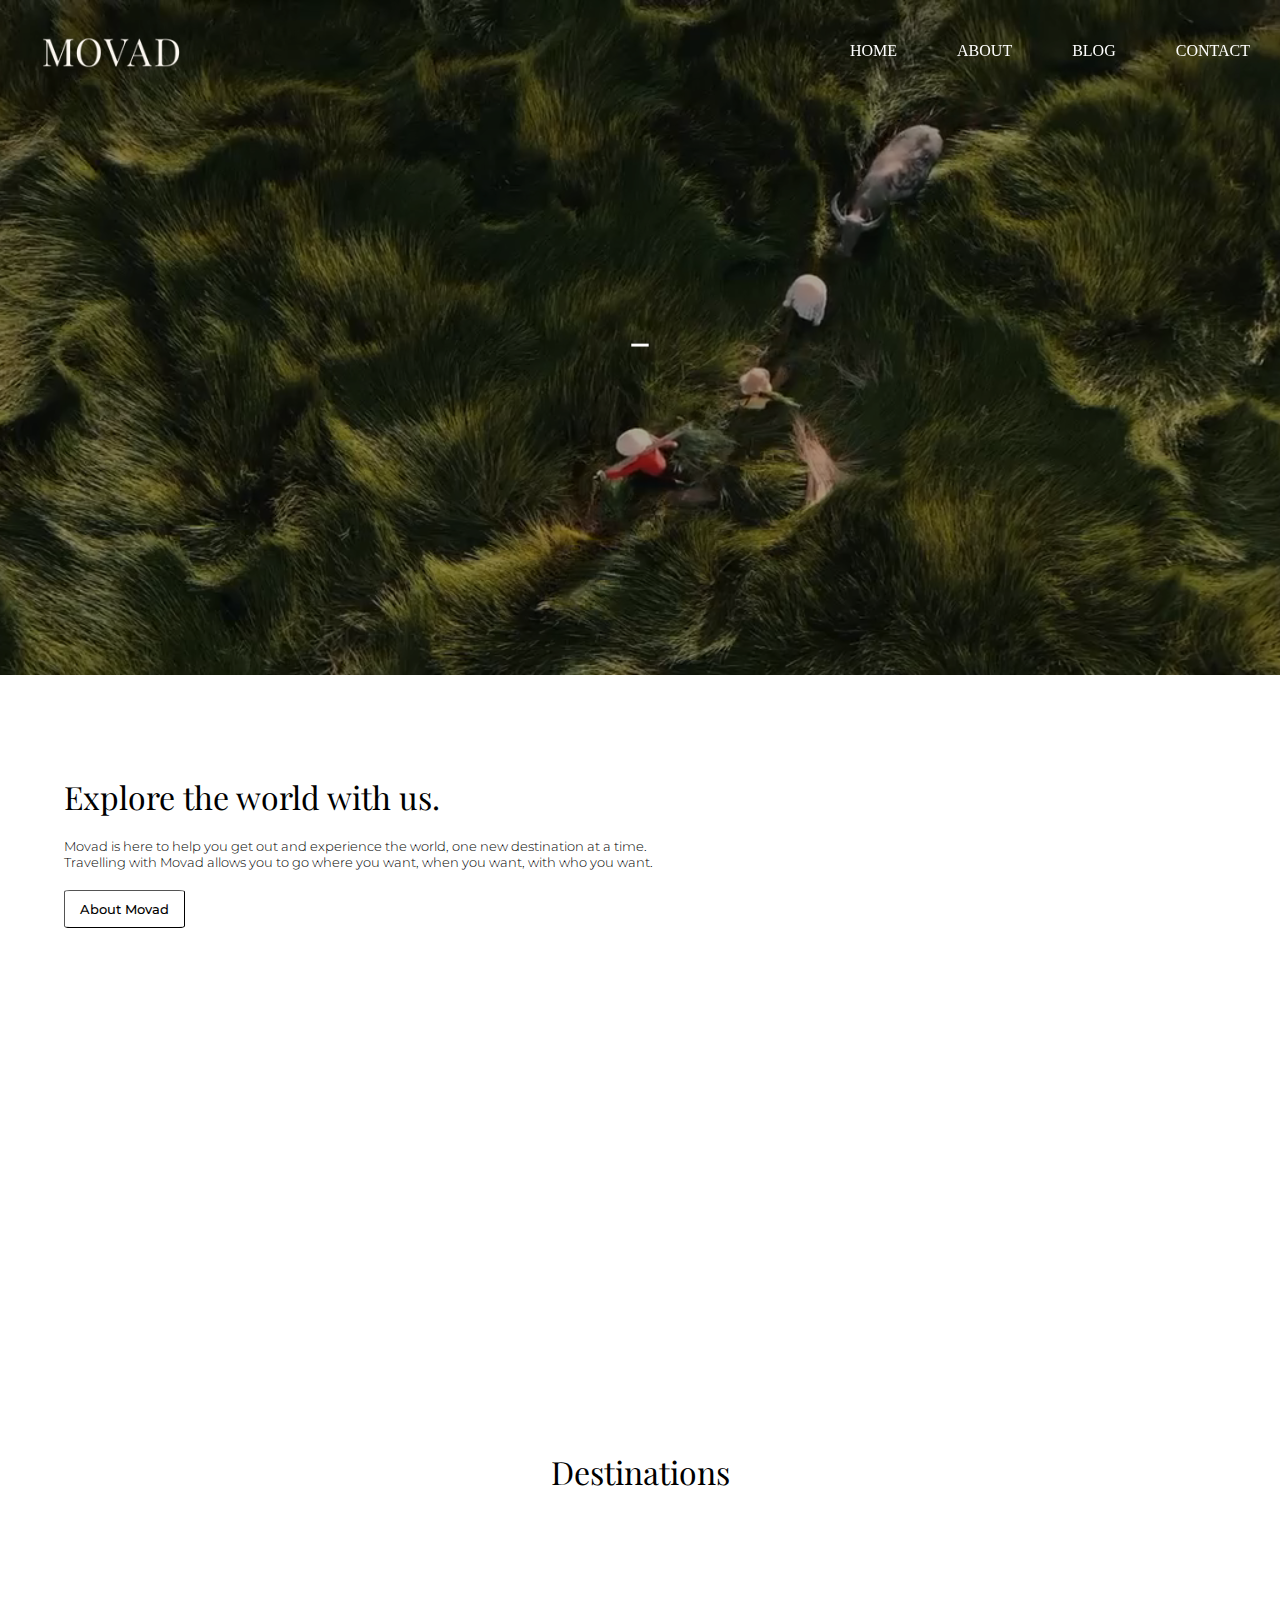
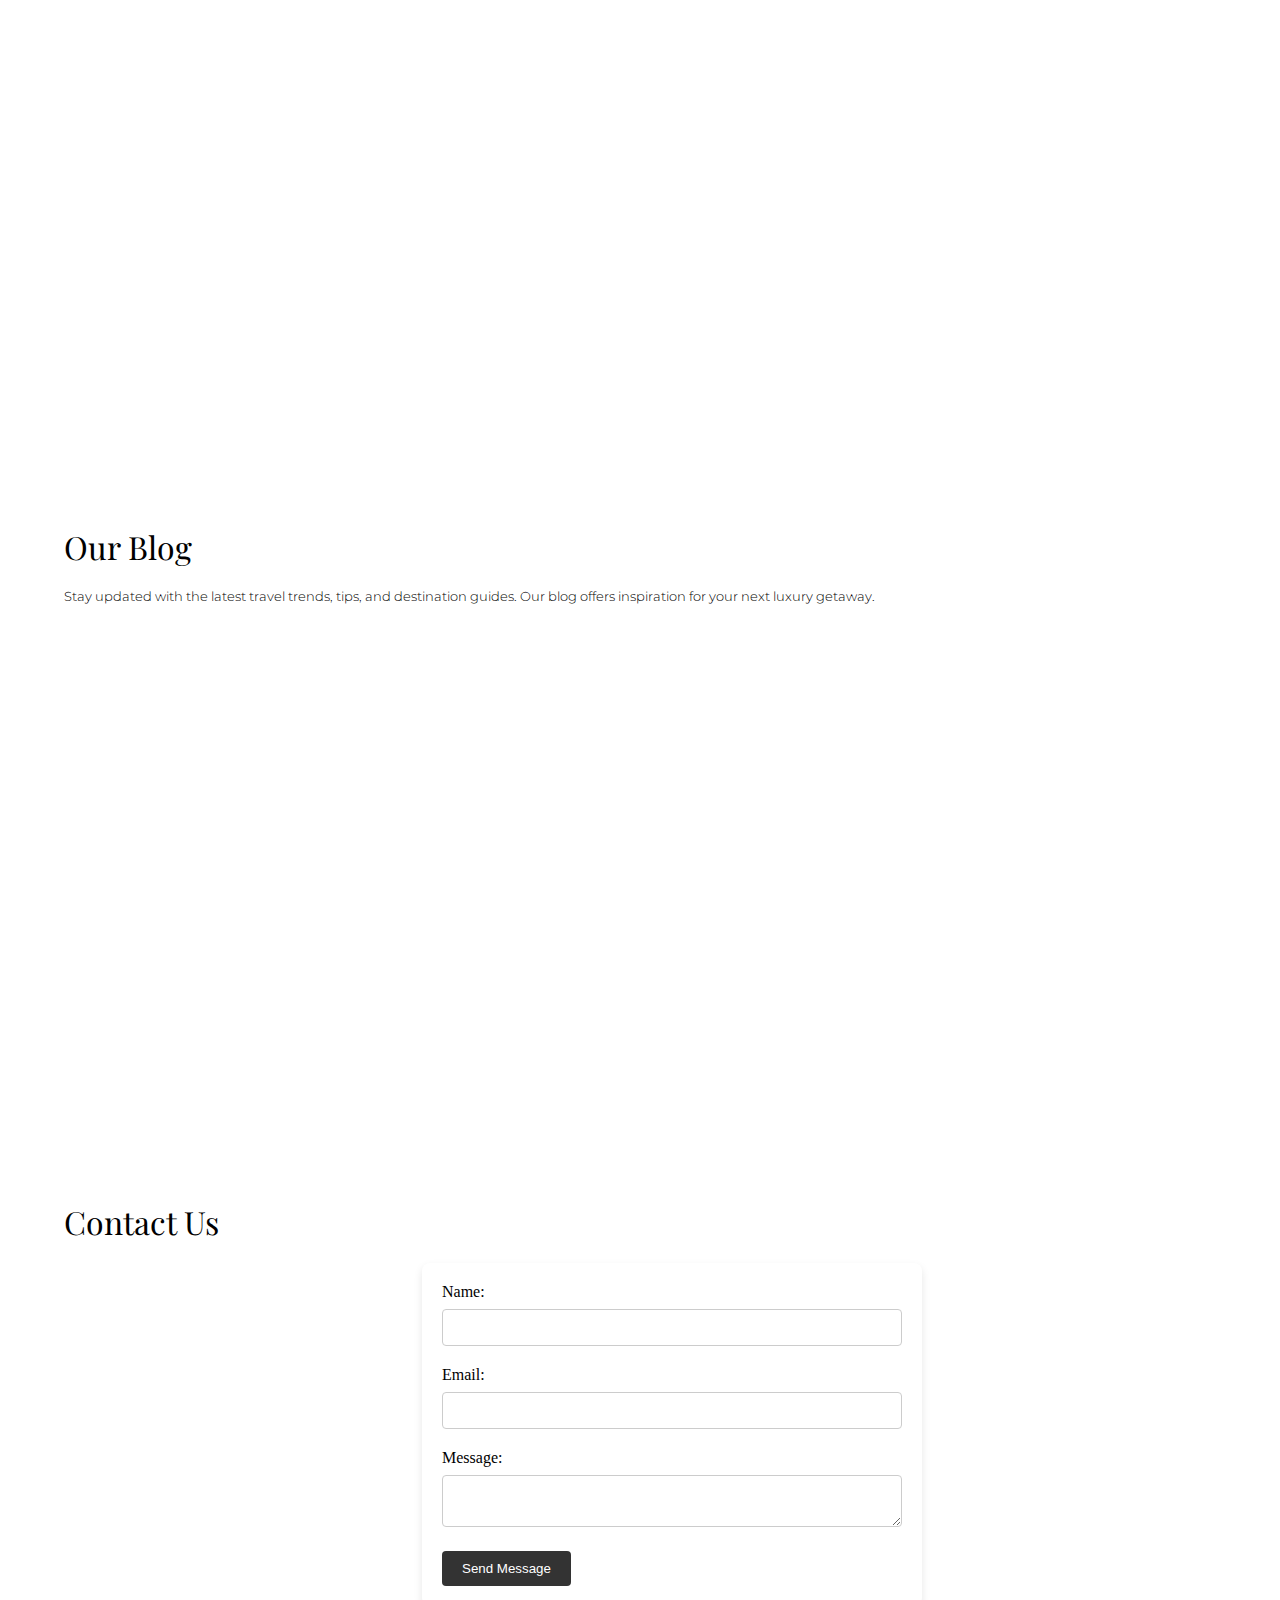
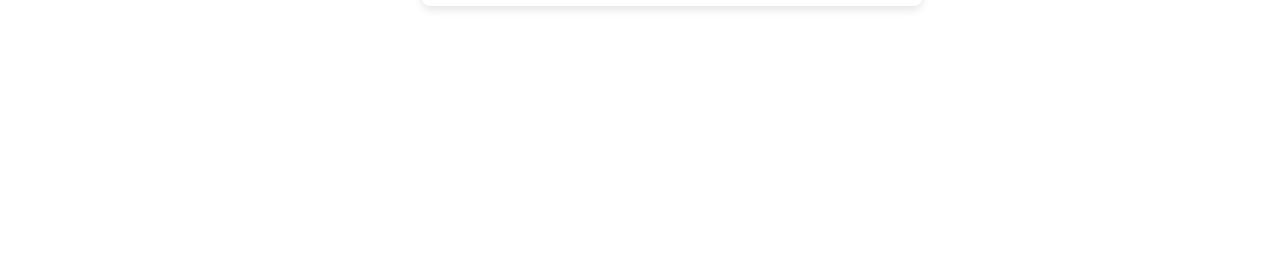
==== commit 29588100: "responsive design and navbar" ====
--- a/index.html
+++ b/index.html
@@ -102,6 +102,7 @@
         #about, #blog, #contact p {
             font-family: 'Montserrat', serif;
             font-weight: 300;
+            font-size: small;
         }
 
         #home, #about, #blog, #contact, #destinations {
@@ -115,9 +116,44 @@
             border-width: 1px;
             font-family: 'Montserrat', serif;
             font-weight: 500;
-            background-color: #FFFBF4;
-        }
-
+            background-color: #ffffff;
+        }
+
+        @media (max-width: 1200px) {
+            h1 {
+                font-size: 2.5em;
+            }
+
+            p {
+                font-size: 1.25em;
+            }
+
+            button {
+                font-size: 1em;
+            }
+
+            h2 {
+                font-size: 1.75rem;
+            }
+        }
+
+        @media (max-width: 800px) {
+            h1 {
+                font-size: 2em;
+            }
+
+            p {
+                font-size: 1em;
+            }
+
+            button {
+                font-size: 0.8em;
+            }
+
+            h2 {
+                font-size: 1.5rem;
+            }
+        }
     </style>
 </head>
 
@@ -126,12 +162,20 @@
     <!-- Banner -->
     <header>
         <nav>
-            <a href="index.html" class="logo"><img src="movad-logo-main.png" width="165" height="70"></a>
-            <ul>
+            <a href="index.html" id="logo"><img src="movad-logo-main.png" width="165" height="70"></a>
+            <ul class="sidebar">
+                <li onclick="hideSidebar()"><a href="#"><svg xmlns="http://www.w3.org/2000/svg" height="24px" viewBox="0 -960 960 960" width="24px" fill="#ffffff"><path d="m256-200-56-56 224-224-224-224 56-56 224 224 224-224 56 56-224 224 224 224-56 56-224-224-224 224Z"/></svg></a></li>
                 <li><a href="index.html">HOME</a></li>
                 <li><a href="about.html">ABOUT</a></li>
                 <li><a href="blog.html">BLOG</a></li>
                 <li><a href="contact.html">CONTACT</a></li>
+            </ul>
+            <ul>
+                <li class="hideOnMobile"><a href="index.html">HOME</a></li>
+                <li class="hideOnMobile"><a href="about.html">ABOUT</a></li>
+                <li class="hideOnMobile"><a href="blog.html">BLOG</a></li>
+                <li class="hideOnMobile"><a href="contact.html">CONTACT</a></li>
+                <li class="menu-button" onclick="showSidebar()"><a href="#"><svg xmlns="http://www.w3.org/2000/svg" height="24px" viewBox="0 -960 960 960" width="24px" fill="#ffffff"><path d="M120-240v-80h720v80H120Zm0-200v-80h720v80H120Zm0-200v-80h720v80H120Z"/></svg></a></li>
             </ul>
         </nav>
     </header>
@@ -144,7 +188,7 @@
         </div>
         <div class="overlay"></div>
         <div class="welcome-message">
-            <h1>Global Luxury Awaits</h1>
+            <h1>-</h1>
         </div>
     </section>
 
@@ -176,19 +220,7 @@
         </form>
     </section>
 
-    <script src="script.js">
-    window.addEventListener('scroll', function() {
-        const header = document.querySelector('header');
-        const scrollPosition = window.scrollY;
-
-        if (scrollPosition > 1000) {
-            header.classList.add('header-colored');
-        } else {
-            header.classList.remove('header-colored');
-    }
-});
-
-    </script>
+    <script src="script.js"></script>
 </body>
 
 </html>--- a/styles.css
+++ b/styles.css
@@ -3,6 +3,10 @@
     margin: 0;
     padding: 0;
     box-sizing: border-box;
+}
+
+body {
+    min-height: 100vh;
 }
 
 /* Banner Styles */
@@ -16,38 +20,77 @@
 }
 
 nav {
+    background-color: transparent;
     display: flex;
-    align-items: center;
-    justify-content: space-between;
-    height: 40px;
-}
-
-nav a.logo img {
-    padding: 5px 0px 5px 20px;
-
 }
 
 nav ul {
+    width: 100%;
     list-style: none;
-    margin: 0;
-    padding: 0;
     display: flex;
     justify-content: flex-end;
-    font-family: 'Montserrat', serif;
-    font-weight: 300;
+    align-items: center;
 }
 
-nav ul li {
-    margin-right: 2rem;
+nav li {
+    height: 50px;
 }
 
-nav ul li a {
-    color: white;
+nav a {
+    height: 100%;
+    padding: 0px 30px;
     text-decoration: none;
+    display: flex;
+    align-items: center;
+    color: rgb(255, 255, 255);
 }
 
-nav ul li a:hover {
-    text-decoration: underline;
+nav a:hover {
+    color: #f0f0f0;
+}
+
+.sidebar {
+    position: fixed;
+    right: 0;
+    top: 0;
+    height: 100vh;
+    width: 200px;
+    z-index: 999;
+    background-color: rgba(255, 255, 255, 0.245);
+    backdrop-filter: blur(4px);
+    box-shadow: -10px 0 10px rgba(0, 0, 0, 0.1);
+    display: none;
+    flex-direction: column;
+    align-items: flex-start;
+    justify-content: flex-start;
+    padding-top: 10px;
+}
+
+.sidebar li {
+    width: 100%;
+}
+
+.sidebar a {
+    width: 100%;
+}
+
+.menu-button {
+    display: none;
+}
+
+@media (max-width: 800px) {
+    .hideOnMobile {
+        display: none;
+    }
+    .menu-button {
+        display: block;
+    }
+}
+
+@media (max-width: 400px) {
+    .sidebar {
+        width: 100%;
+    }
 }
 
 #home, #about, #blog, #contact {
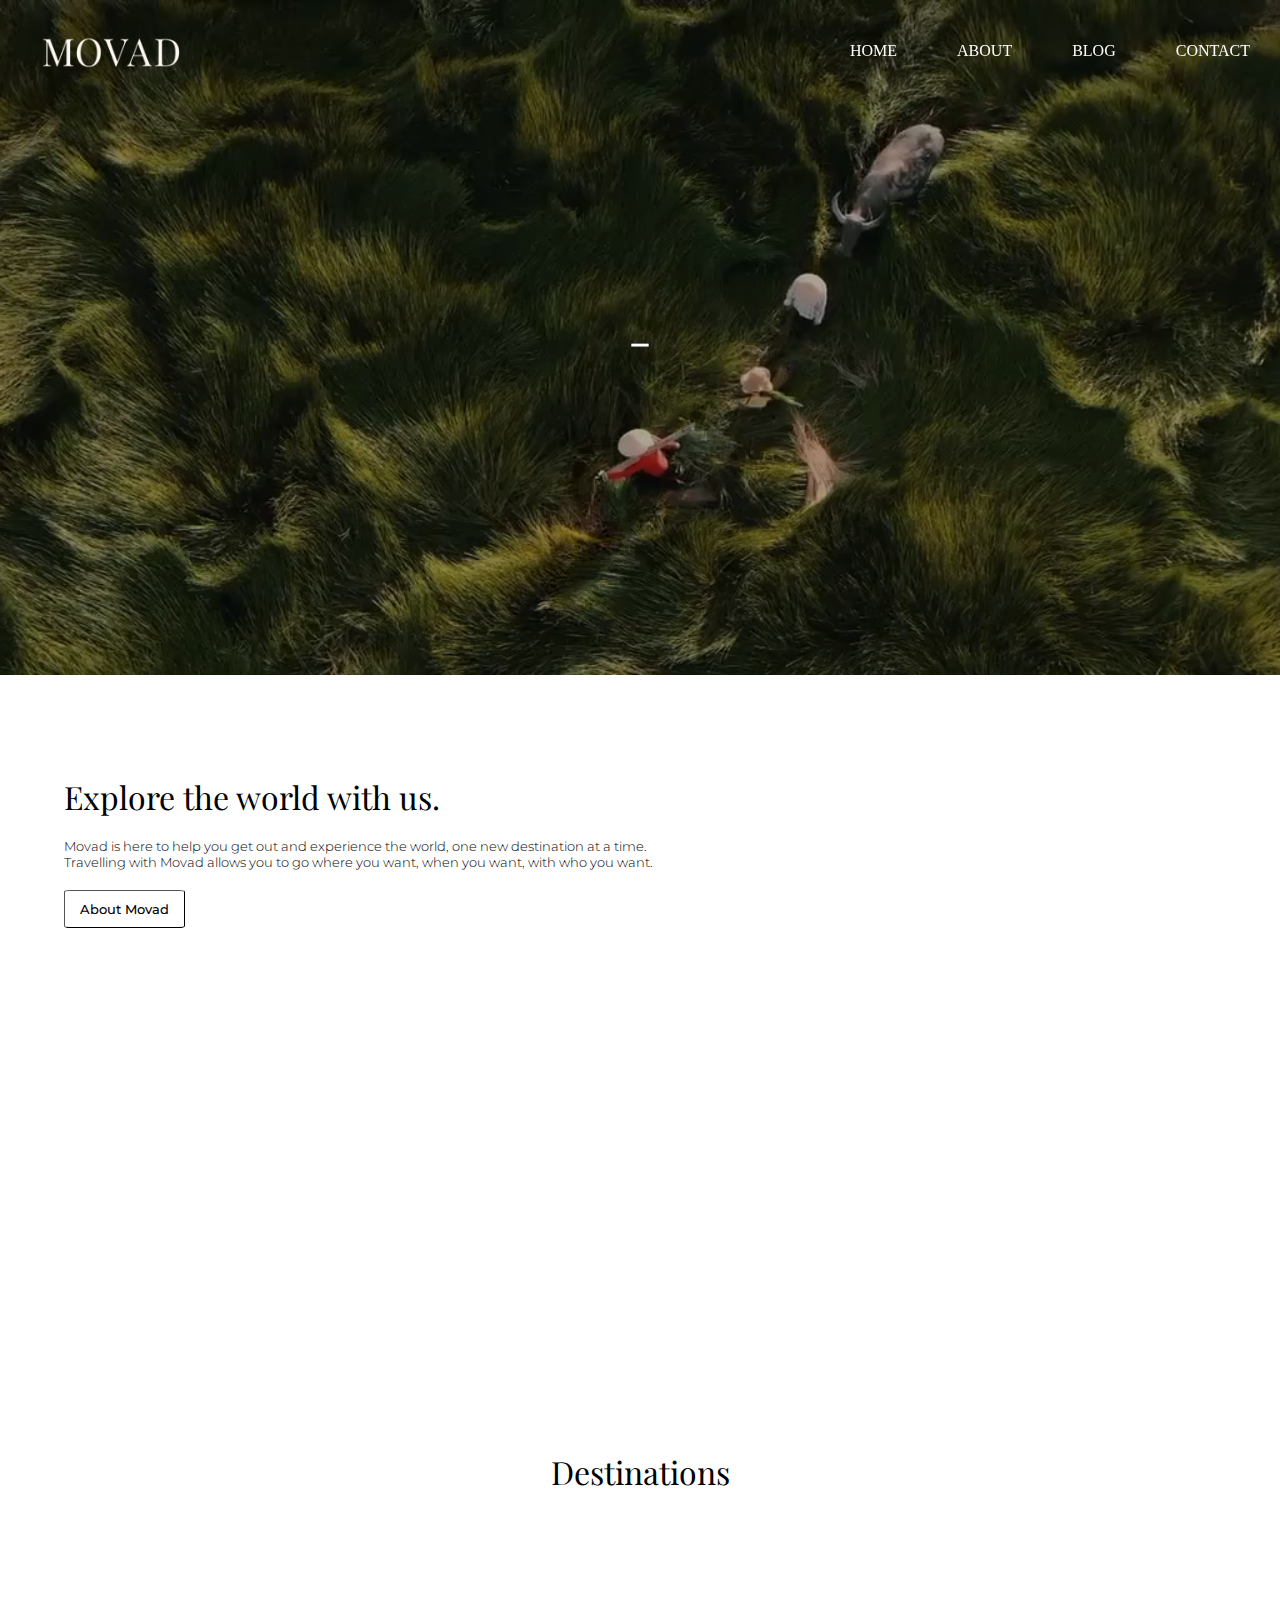
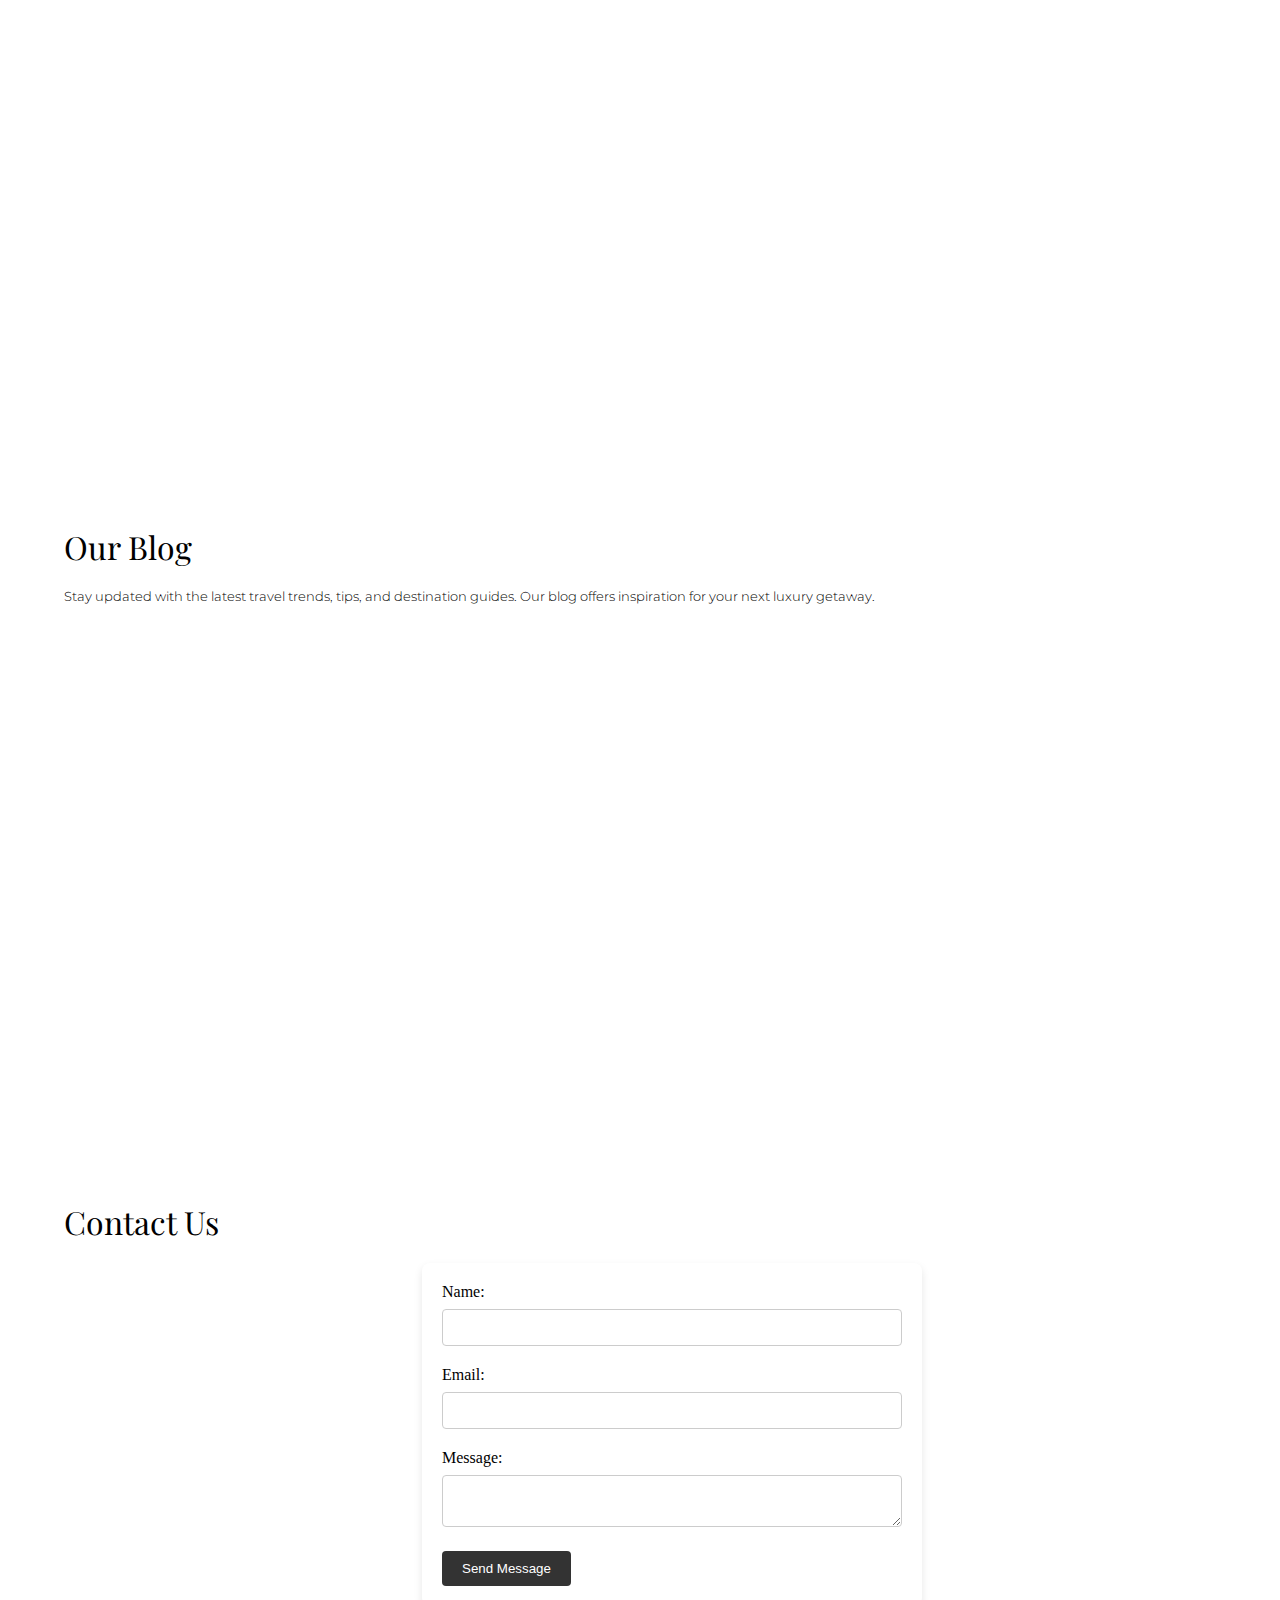
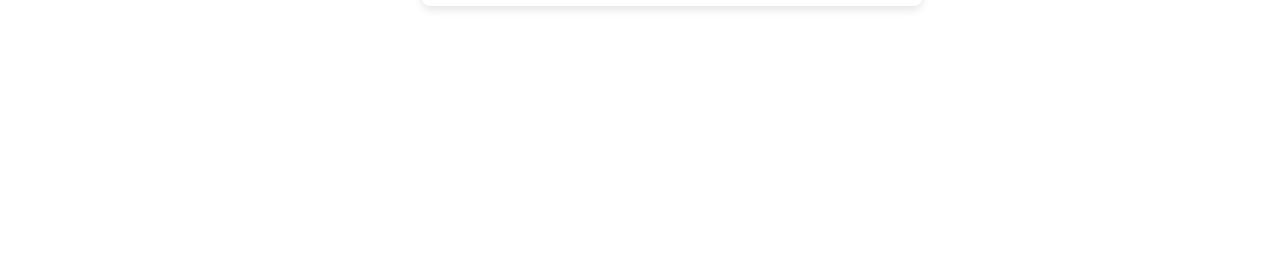
==== commit 9ce382aa: "navbar color" ====
--- a/index.html
+++ b/index.html
@@ -118,6 +118,12 @@
             font-weight: 500;
             background-color: #ffffff;
         }
+
+        .header-colored {
+            background-color: #000000;
+            transition: background-color 0.3s;
+        }
+
 
         @media (max-width: 1200px) {
             h1 {
